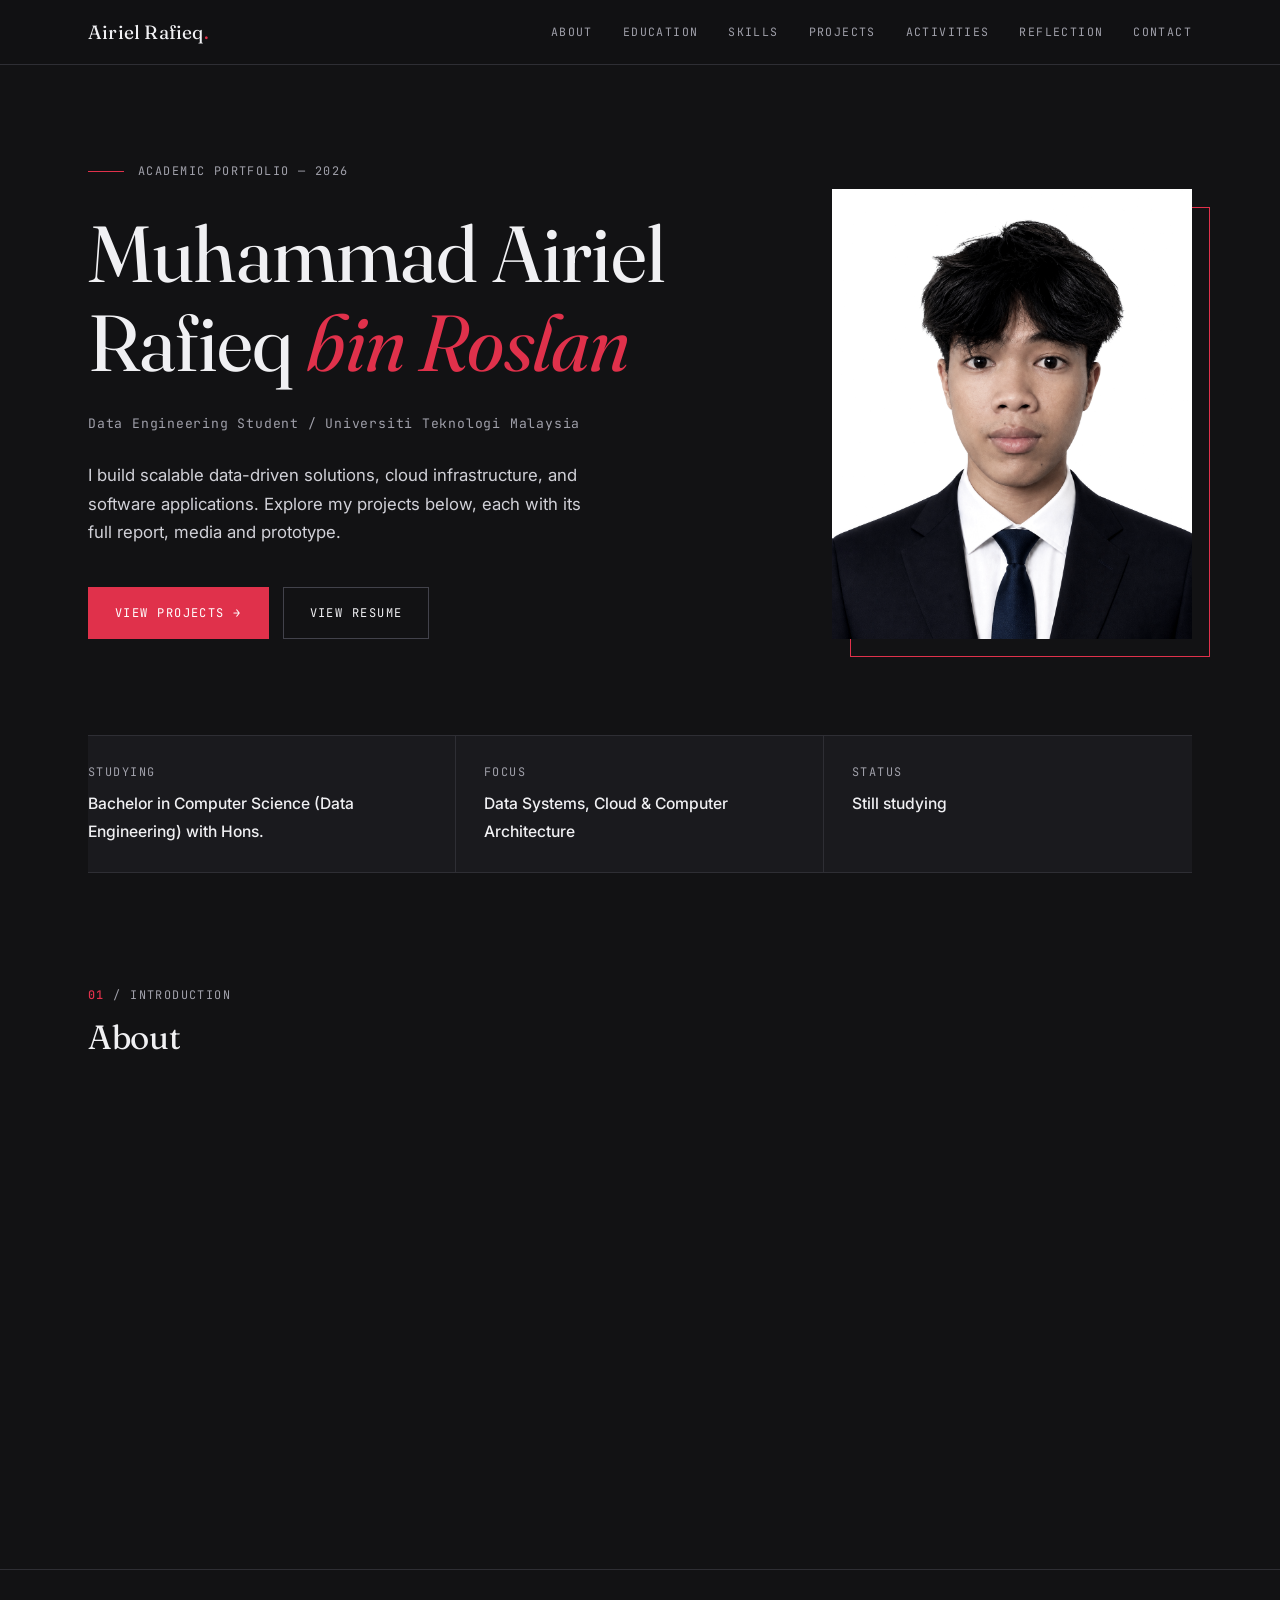
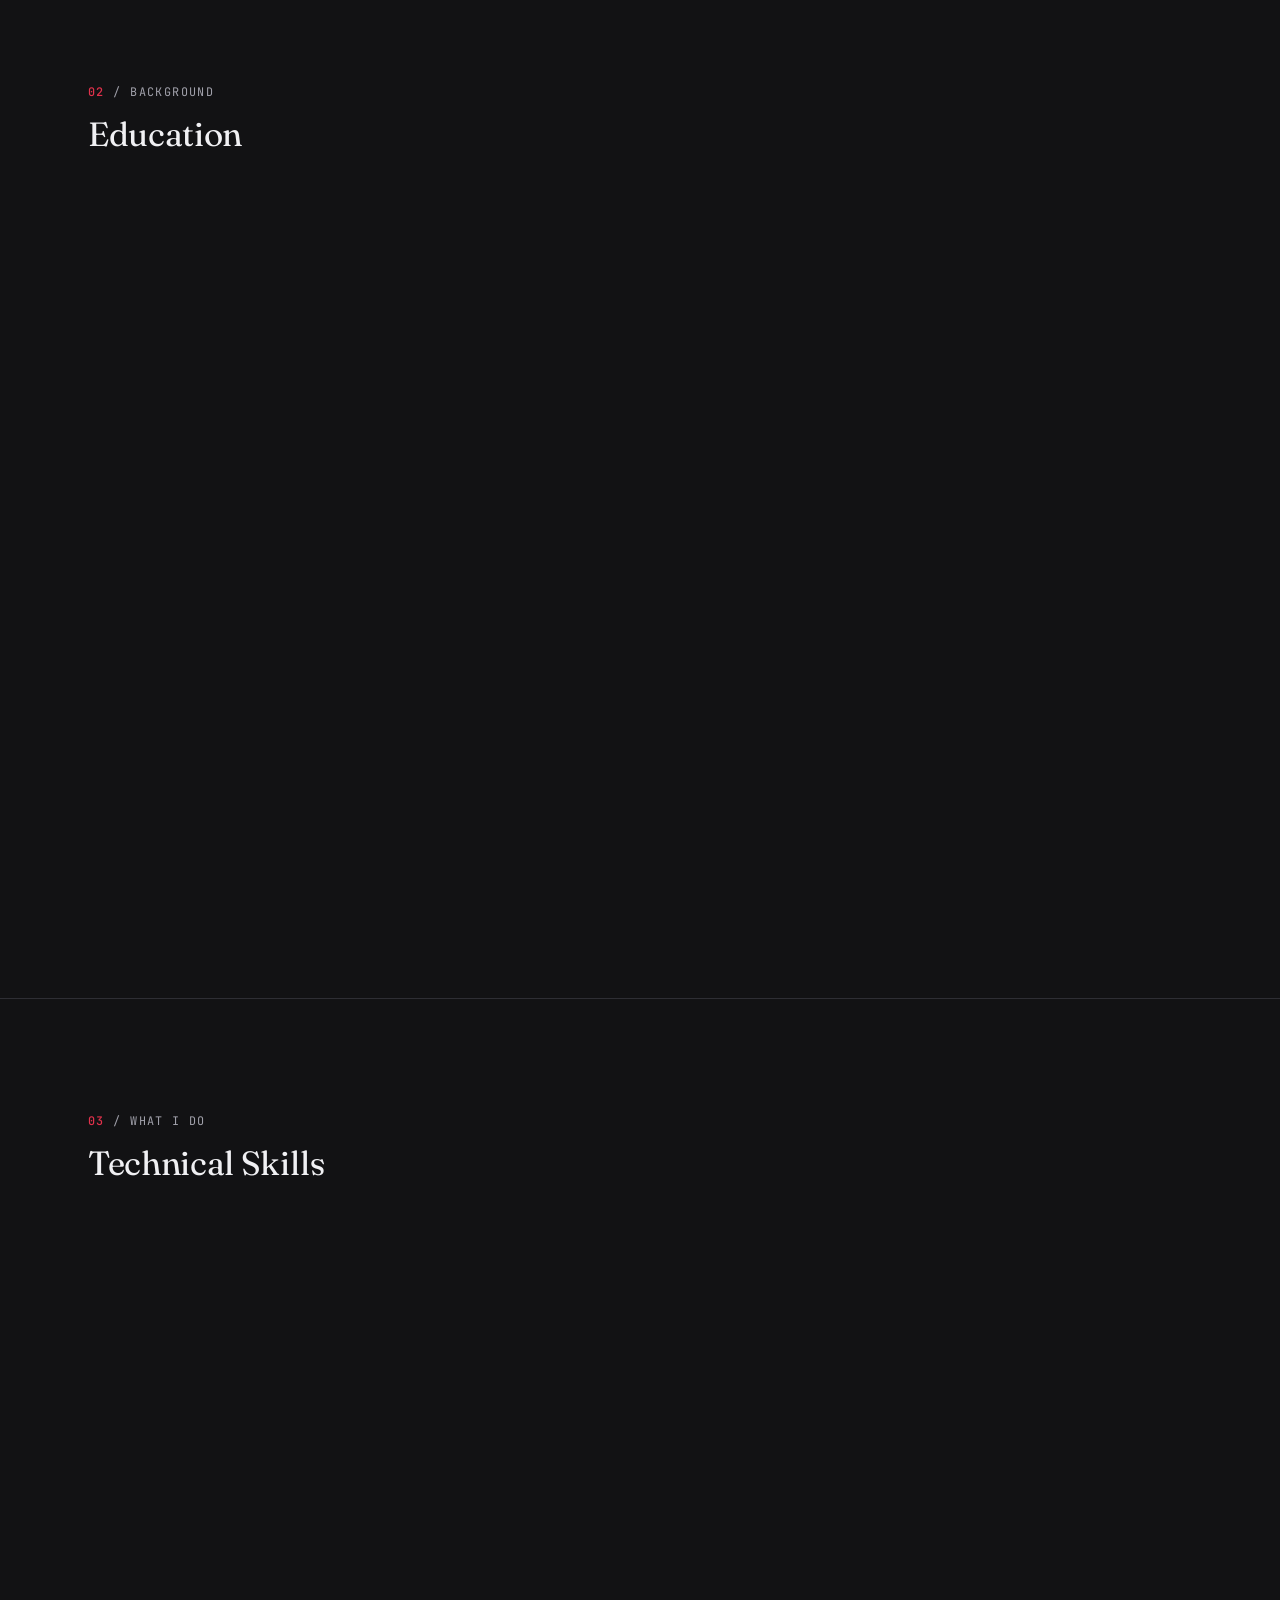
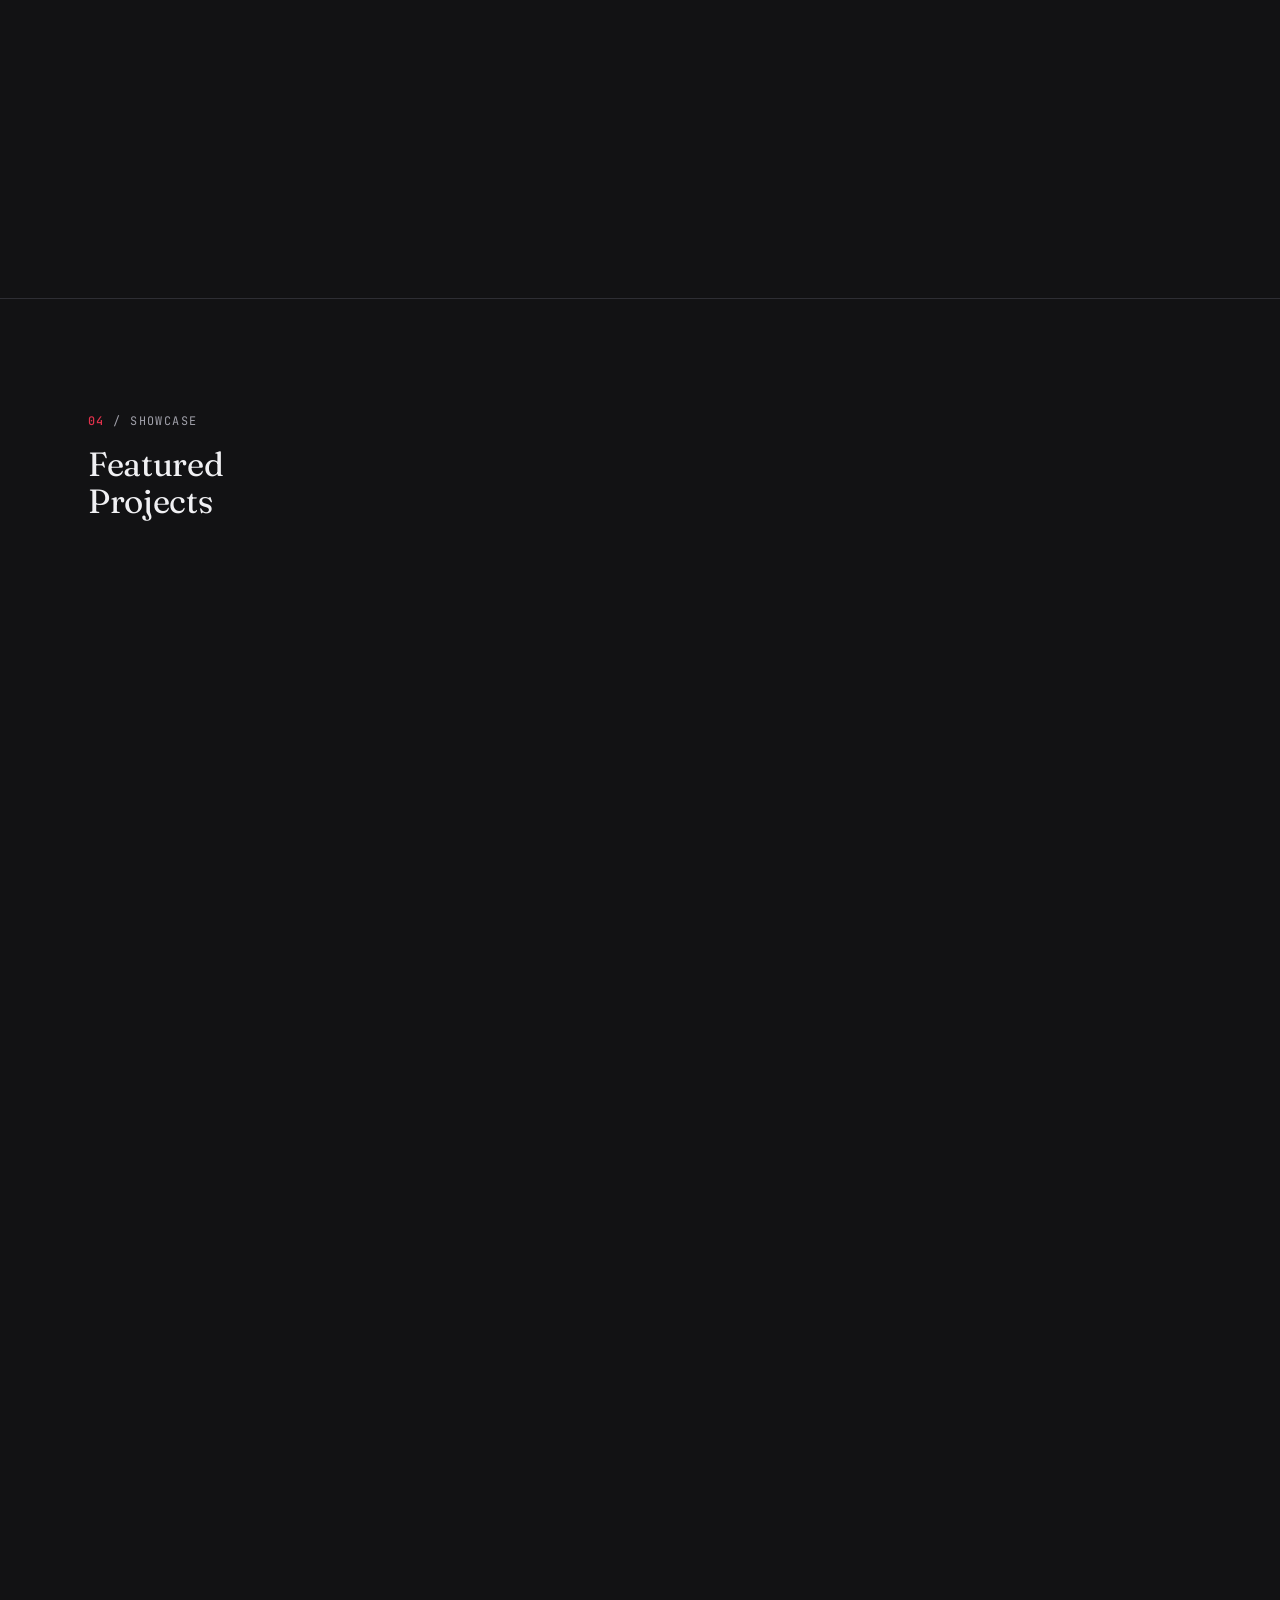
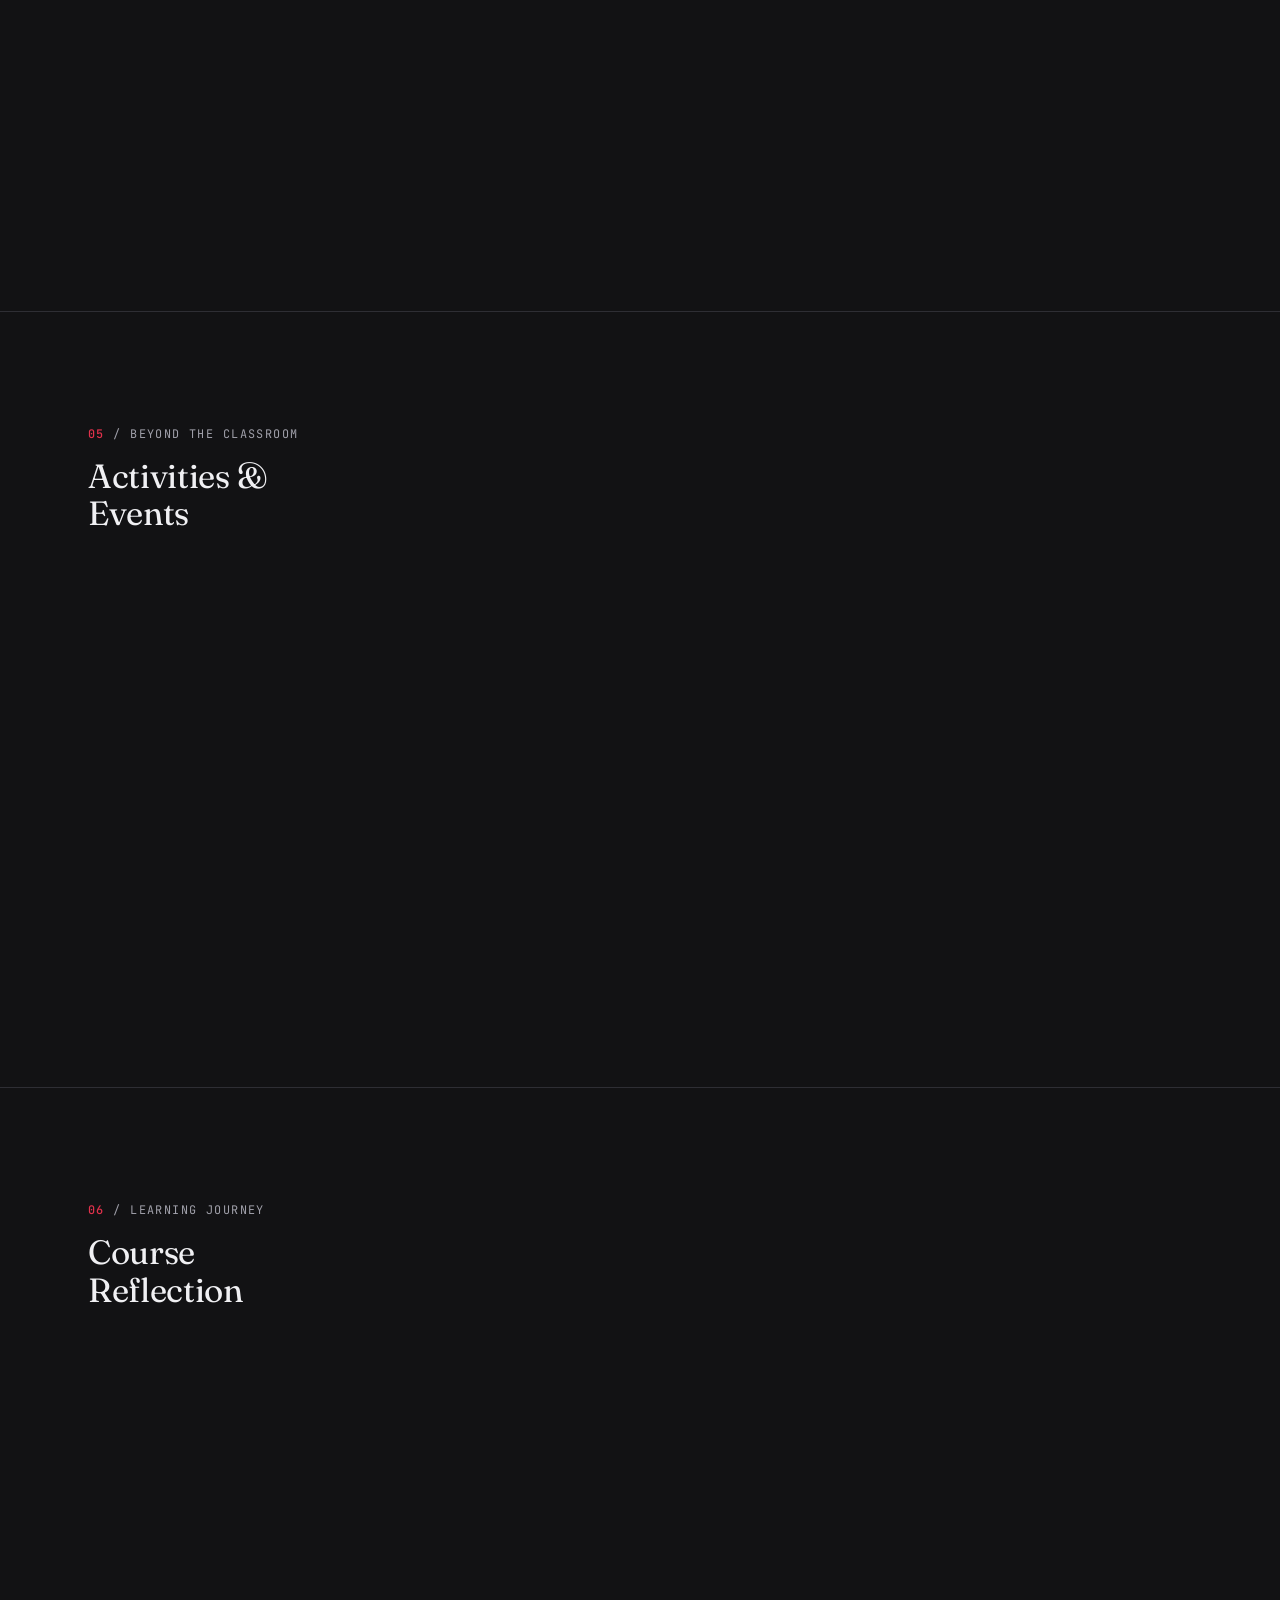
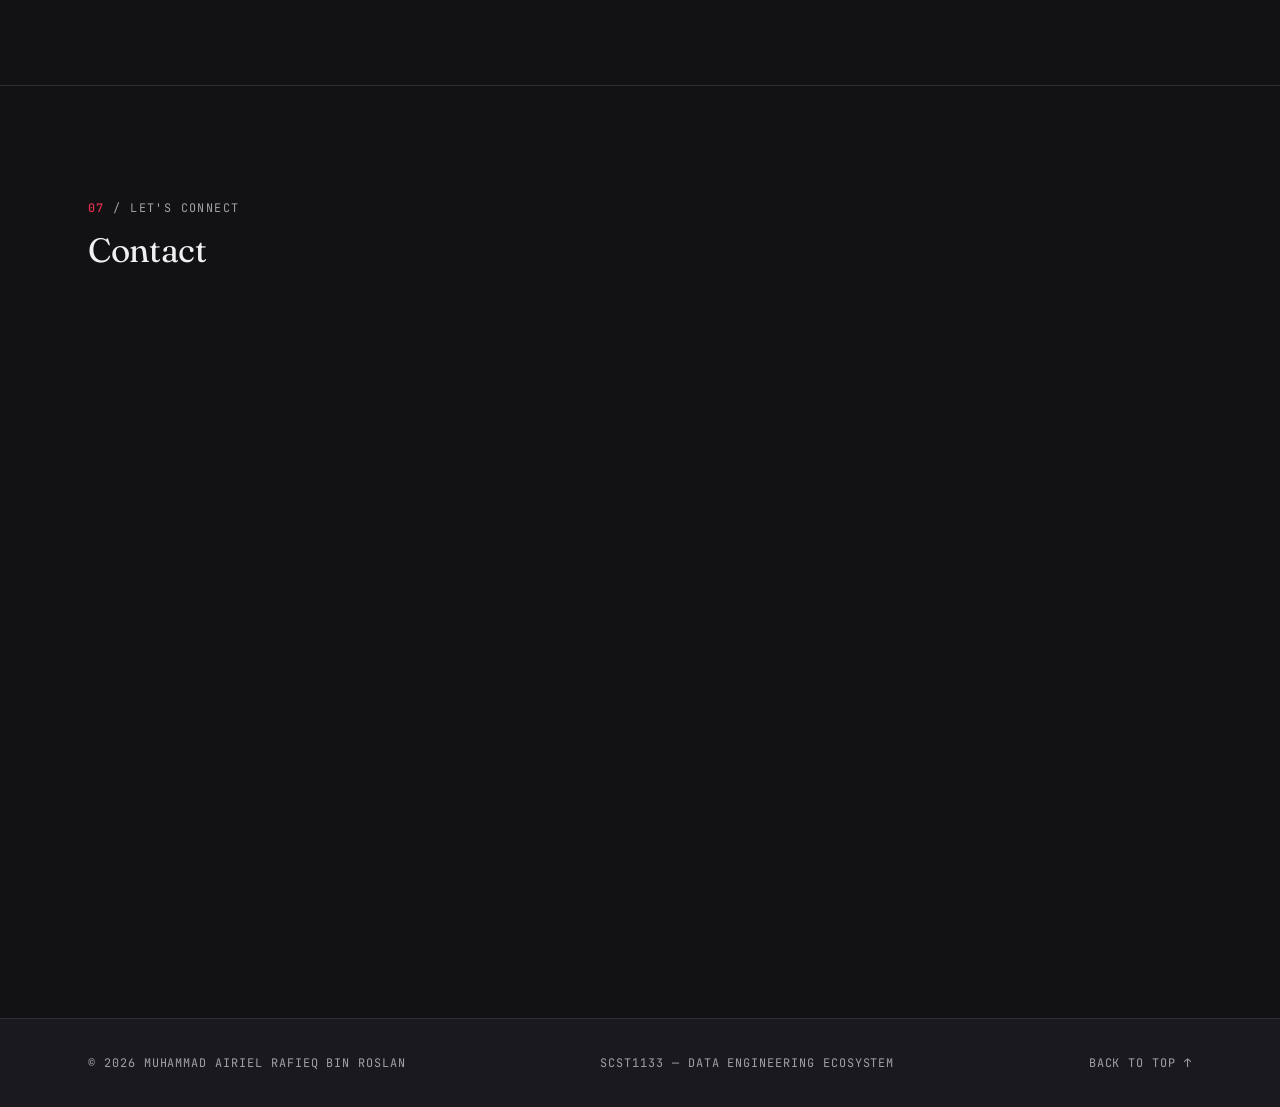
==== index.html @ 1515e337 "Add files via upload" ====
<!DOCTYPE html>
<html lang="en">
<head>
  <meta charset="UTF-8">
  <meta name="viewport" content="width=device-width, initial-scale=1.0">
  <meta name="description" content="Muhammad Airiel Rafieq bin Roslan's Data Engineering portfolio featuring cloud, database, and system architecture projects.">
  <meta name="theme-color" content="#0a0a0a">
  <title>Airiel Rafieq | Data Engineering Portfolio</title>

  <link rel="preconnect" href="https://fonts.googleapis.com">
  <link rel="preconnect" href="https://fonts.gstatic.com" crossorigin>
  <link href="https://fonts.googleapis.com/css2?family=Fraunces:opsz,wght@9..144,400;9..144,600&family=Inter:wght@400;500;600&family=JetBrains+Mono:wght@400;500&display=swap" rel="stylesheet">

  <link rel="stylesheet" href="style.css">
  <script src="script.js" defer></script>
</head>
<body id="top">

  <!-- TOP BAR -->
  <header class="topbar">
    <div class="wrap">
      <a class="brand" href="#top">Airiel Rafieq<i>.</i></a>
      <button class="menu-btn" id="menu-btn" type="button" aria-expanded="false" aria-controls="main-nav">Menu</button>
      <nav id="main-nav" aria-label="Main navigation">
        <a href="#about">About</a>
        <a href="#education">Education</a>
        <a href="#skills">Skills</a>
        <a href="#projects">Projects</a>
        <a href="#activities">Activities</a>
        <a href="#reflection">Reflection</a>
        <a href="#contact">Contact</a>
      </nav>
    </div>
  </header>

  <!-- HERO -->
  <section class="hero">
    <div class="wrap">
      <div class="hero-grid">
        <div>
          <p class="mono">Academic Portfolio &mdash; 2026</p>
          <h1>Muhammad Airiel Rafieq <em>bin Roslan</em></h1>
          <p class="role">Data Engineering Student / Universiti Teknologi Malaysia</p>
          <p class="lead">
            I build scalable data-driven solutions, cloud infrastructure, and software applications.
            Explore my projects below, each with its full report, media and prototype.
          </p>
          <div class="actions">
            <a class="btn solid" href="#projects">View Projects &rarr;</a>
            <a class="btn line" href="files/resume.pdf" target="_blank" rel="noopener noreferrer">View Resume</a>
          </div>
        </div>
        <div class="portrait">
          <img src="images/profile.jpg" alt="Portrait of Muhammad Airiel Rafieq">
        </div>
      </div>

      <div class="facts">
        <div><span class="mono">Studying</span><strong> Bachelor in Computer Science (Data Engineering) with Hons.</strong></div>
        <div><span class="mono">Focus</span><strong>Data Systems, Cloud &amp; Computer Architecture</strong></div>
        <div><span class="mono">Status</span><strong>Still studying</strong></div>
      </div>
    </div>
  </section>

  <main>

    <!-- ABOUT -->
    <section class="sec" id="about">
      <div class="wrap sec-grid">
        <div class="sec-head">
          <span class="mono"><b>01</b> / Introduction</span>
          <h2>About</h2>
        </div>
        <div class="about reveal">
          <p>
            Hi, I'm Airiel, a Data Engineering student at Universiti Teknologi Malaysia (UTM).
            My core focus areas are data engineering, cloud computing, programming, and computer system organization.
          </p>
          <p>
            I enjoy building robust systems that handle, process, and optimize data at scale.
            While my foundational experience during matriculation involved IoT hardware and microcontrollers,
            I have transitioned toward software architecture, database design, cloud workflows, and low-level computer systems.
          </p>
          <div class="goal">
            <span class="mono">My Goal</span>
            <p>
              Strengthen my skills in Python, SQL/NoSQL databases, cloud computing environments, and automated data pipelines
              while building practical, production-ready systems.
            </p>
          </div>
        </div>
      </div>
    </section>

    <!-- EDUCATION -->
    <section class="sec" id="education">
      <div class="wrap sec-grid">
        <div class="sec-head">
          <span class="mono"><b>02</b> / Background</span>
          <h2>Education</h2>
        </div>
        <div class="reveal">
          <p class="sec-intro">My academic path and qualifications leading to specialized studies in Data Engineering.</p>
          <div class="rows">

            <article class="edu">
              <span class="when">Present</span>
              <div>
                <span class="mono tagline">Undergraduate</span>
                <h3>Bachelor of Computer Science (Data Engineering)</h3>
                <p class="where">Universiti Teknologi Malaysia (UTM)</p>
                <p class="d">Focusing on database engineering, cloud computing, computer system organization, software engineering, and data pipelines.</p>
              </div>
              <img src="images/utm.jpeg" alt="Universiti Teknologi Malaysia campus" loading="lazy">
            </article>

            <article class="edu">
              <span class="when">2025 &ndash; 2026</span>
              <div>
                <span class="mono tagline">Pre-University</span>
                <h3>Matriculation Program</h3>
                <p class="where">Kolej Matrikulasi Johor (KMJ)</p>
                <p class="d">Completed Computer Science stream, gaining early hands-on experience in IoT projects, basic programming, and fundamental mathematics.</p>
              </div>
              <img src="images/kmj.jpeg" alt="Matriculation College campus" loading="lazy">
            </article>

            <article class="edu">
              <span class="when">2020 &ndash; 2026</span>
              <div>
                <span class="mono tagline">Secondary Education</span>
                <h3>Sijil Pelajaran Malaysia (SPM)</h3>
                <p class="where">Sekolah Menengah Kebangsaan Seksyen 19</p>
                <p class="d">Graduated with a focus on Pure Science subjects and foundational STEM education.</p>
              </div>
              <img src="images/smks19.png" alt="High School campus" loading="lazy">
            </article>

          </div>
        </div>
      </div>
    </section>

    <!-- SKILLS -->
    <section class="sec" id="skills">
      <div class="wrap sec-grid">
        <div class="sec-head">
          <span class="mono"><b>03</b> / What I Do</span>
          <h2>Technical Skills</h2>
        </div>
        <div class="reveal">
          <p class="sec-intro">I'm continuously developing these through coursework, independent learning and practical projects.</p>
          <div class="rows">
            <div class="skill"><span class="n">01</span><h3>Data Engineering</h3><p>SQL, NoSQL, data modeling, Firebase, data pipelines &amp; ETL basics</p></div>
            <div class="skill"><span class="n">02</span><h3>Cloud Computing</h3><p>Cloud deployment concepts, distributed systems, and backend platforms</p></div>
            <div class="skill"><span class="n">03</span><h3>Programming</h3><p>Python, Java, C/C++, JavaScript, HTML &amp; CSS</p></div>
            <div class="skill"><span class="n">04</span><h3>Computer System Organization</h3><p>System architecture, memory management, operating systems, &amp; low-level fundamentals</p></div>
            <div class="skill"><span class="n">05</span><h3>Tools &amp; Platforms</h3><p>GitHub, Linux, Figma, VS Code, and cloud consoles</p></div>
            <div class="skill"><span class="n">06</span><h3>Professional Skills</h3><p>Problem-solving, system analysis, teamwork, and technical communication</p></div>
          </div>
        </div>
      </div>
    </section>

    <!-- PROJECTS -->
    <section class="sec" id="projects">
      <div class="wrap sec-grid">
        <div class="sec-head">
          <span class="mono"><b>04</b> / Showcase</span>
          <h2>Featured Projects</h2>
        </div>
        <div class="reveal">
          <p class="sec-intro">Each project has its own case-study page with the full documentation.</p>

          <article class="project">
            <div class="thumb">
              <img src="images/posteriosafe.png" alt="IoSafe poster" loading="lazy">
            </div>
            <div>
              <span class="num">01</span>
              <span class="mono">Foundational IoT Project (Matriculation)</span>
              <h3>IoSafe &mdash; Student Safety IoT System</h3>
              <p>An ESP32-based SOS and fall-detection concept developed during matriculation that integrates hardware alerts with database notifications.</p>
              <span class="mono inc">Full report &middot; Photos &middot; Prototype &middot; Poster</span>
              <a class="more" href="iosafe.html">View Case Study &rarr;</a>
            </div>
          </article>

          <article class="project">
            <div class="thumb">
              <img src="images/IoT Smart Math Challenge Poster.png" alt="IoT Smart Math Challenge" loading="lazy">
            </div>
            <div>
              <span class="num">02</span>
              <span class="mono">Foundational IoT &amp; Web</span>
              <h3>IoT Smart Math Challenge</h3>
              <p>A interactive quiz system using microcontroller integration paired with a live web leaderboard to make mathematics practice more engaging.</p>
              <span class="mono inc">Poster &middot; Video &middot; Live demo</span>
              <a class="more" href="innomath.html">View Case Study &rarr;</a>
            </div>
          </article>
        </div>
      </div>
    </section>

    <!-- ACTIVITIES -->
    <section class="sec" id="activities">
      <div class="wrap sec-grid">
        <div class="sec-head">
          <span class="mono"><b>05</b> / Beyond the Classroom</span>
          <h2>Activities &amp; Events</h2>
        </div>
        <div class="reveal">
          <p class="sec-intro">Talks, competitions and workshops that have broadened my industry exposure.</p>

          <article class="activity">
            <img src="images/industrial-talk-1.jpg" alt="Industrial talk session" loading="lazy">
            <div>
              <span class="mono">Industrial Talk</span>
              <h3>Industrial Talk: TOPIC TITLE HERE</h3>
              <p class="meta">3 NOV 2026 &nbsp;/&nbsp; SPEAKER, COMPANY &nbsp;/&nbsp; VENUE OR ONLINE</p>
              <p>A short summary of what the talk was about and why it was relevant to Data Engineering.</p>
              <h4>What I learned</h4>
              <ul>
                <li>Key takeaway 1 (for example, how companies use cloud data pipelines).</li>
                <li>Key takeaway 2 (for example, cloud architecture skills the industry looks for).</li>
                <li>How it connects to my computer system and data engineering goals.</li>
              </ul>
            </div>
          </article>
        </div>
      </div>
    </section>

    <!-- REFLECTION -->
    <section class="sec" id="reflection">
      <div class="wrap sec-grid">
        <div class="sec-head">
          <span class="mono"><b>06</b> / Learning Journey</span>
          <h2>Course Reflection</h2>
        </div>
        <div class="cols reveal">
          <div class="col">
            <span class="mono">i.</span>
            <h3>What I learned</h3>
            <p>Developing technology involves more than writing code. It requires understanding computer system structures, designing efficient database schemas, leveraging cloud infrastructure, and optimizing data flow.</p>
          </div>
          <div class="col">
            <span class="mono">ii.</span>
            <h3>How I grew</h3>
            <p>Transitioning from hardware-centric IoT projects during matriculation to core Data Engineering at UTM helped me grasp system architecture, database optimization, and scalable software design.</p>
          </div>
          <div class="col">
            <span class="mono">iii.</span>
            <h3>What's next</h3>
            <p>I aim to deepen my skills in Python, distributed cloud systems, data pipelines, and low-level computer system organization while completing real-world technical projects.</p>
          </div>
        </div>
      </div>
    </section>

    <!-- CONTACT -->
    <section class="sec contact" id="contact" style="border-bottom:0">
      <div class="wrap sec-grid">
        <div class="sec-head">
          <span class="mono"><b>07</b> / Let's Connect</span>
          <h2>Contact</h2>
        </div>
        <div class="reveal">
          <h2 class="big">Let's build something <em>together.</em></h2>
          <p class="sec-intro">I'm open to internships, collaborations, and data engineering projects. Reach out via email or any social platform below.</p>

          <div class="links">
            <a href="mailto:muhammadairielrafieq@graduate.utm.my"><span>Email</span><span>muhammadairielrafieq@graduate.utm.my</span></a>
            <a href="https://github.com/airielrafieq" target="_blank" rel="noopener noreferrer"><span>GitHub</span><span>@airielrafieq &nearr;</span></a>
            <a href="https://www.linkedin.com/in/airielrafieqroslan" target="_blank" rel="noopener noreferrer"><span>LinkedIn</span><span>airielrafieqroslan &nearr;</span></a>
            <a href="https://www.instagram.com/airlrfieq" target="_blank" rel="noopener noreferrer"><span>Instagram</span><span>@airlrfieq &nearr;</span></a>
            <a href="https://www.tiktok.com/@airielrafieqq" target="_blank" rel="noopener noreferrer"><span>TikTok</span><span>@airielrafieqq &nearr;</span></a>
          </div>

          <a class="btn solid" href="mailto:muhammadairielrafieq@graduate.utm.my">Email Me &rarr;</a>
        </div>
      </div>
    </section>

  </main>

  <footer>
    <div class="wrap">
      <span class="mono">&copy; 2026 Muhammad Airiel Rafieq bin Roslan</span>
      <span class="mono">SCST1133 &mdash; Data Engineering Ecosystem</span>
      <a class="mono" href="#top">Back to top &uarr;</a>
    </div>
  </footer>

</body>
</html>
---- style.css ----
:root {
  /* Softened dark background (Charcoal/Graphite instead of pitch black) */
  --bg: #121214;
  --bg-2: #1a1a1e;
  --line: #2e2e34;
  --line-2: #42424b;
  --text: #f0f0f3;
  --muted: #a0a0aa;
  --red: #e0314b;
  --red-dark: #b8233a;
  --serif: "Fraunces", Georgia, serif;
  --sans: "Inter", system-ui, -apple-system, "Segoe UI", sans-serif;
  --mono: "JetBrains Mono", ui-monospace, Menlo, monospace;
  --max: 1160px;
}

* {
  box-sizing: border-box;
  margin: 0;
  padding: 0;
}

html {
  scroll-behavior: smooth;
  scroll-padding-top: 80px;
}

body {
  background: var(--bg);
  color: var(--text);
  font-family: var(--sans);
  font-size: 16px;
  line-height: 1.7;
  -webkit-font-smoothing: antialiased;
}

img {
  display: block;
  max-width: 100%;
  height: auto;
}

a {
  color: inherit;
  text-decoration: none;
}

::selection {
  background: var(--red);
  color: #fff;
}

.wrap {
  max-width: var(--max);
  margin: 0 auto;
  padding: 0 28px;
}

/* ---------- type helpers ---------- */
.mono {
  font-family: var(--mono);
  font-size: .74rem;
  letter-spacing: .12em;
  text-transform: uppercase;
  color: var(--muted);
}

.red {
  color: var(--red);
}

h1, h2, h3 {
  font-family: var(--serif);
  font-weight: 400;
  line-height: 1.12;
  letter-spacing: -.01em;
}

/* ---------- top bar ---------- */
.topbar {
  position: sticky;
  top: 0;
  z-index: 50;
  background: rgba(18, 18, 20, .94);
  backdrop-filter: blur(8px);
  border-bottom: 1px solid var(--line);
}

.topbar .wrap {
  display: flex;
  align-items: center;
  justify-content: space-between;
  height: 64px;
}

.brand {
  font-family: var(--serif);
  font-size: 1.2rem;
  letter-spacing: .01em;
}

.brand i {
  font-style: normal;
  color: var(--red);
}

nav {
  display: flex;
  gap: 30px;
  align-items: center;
}

nav a {
  font-family: var(--mono);
  font-size: .72rem;
  letter-spacing: .12em;
  text-transform: uppercase;
  color: var(--muted);
  padding: 6px 0;
  border-bottom: 1px solid transparent;
  transition: .2s;
}

nav a:hover, nav a.active {
  color: var(--text);
  border-bottom-color: var(--red);
}

.menu-btn {
  display: none;
  background: none;
  border: 1px solid var(--line-2);
  color: var(--text);
  font-family: var(--mono);
  font-size: .72rem;
  letter-spacing: .1em;
  padding: 7px 12px;
  cursor: pointer;
}

/* ---------- buttons ---------- */
.btn {
  display: inline-flex;
  align-items: center;
  gap: 10px;
  font-family: var(--mono);
  font-size: .75rem;
  letter-spacing: .12em;
  text-transform: uppercase;
  padding: 15px 26px;
  border: 1px solid var(--line-2);
  transition: .2s;
  cursor: pointer;
}

.btn.solid {
  background: var(--red);
  border-color: var(--red);
  color: #fff;
}

.btn.solid:hover {
  background: var(--red-dark);
  border-color: var(--red-dark);
}

.btn.line:hover {
  border-color: var(--red);
  color: var(--red);
}

/* ---------- hero ---------- */
.hero {
  padding: 96px 0 0;
}

.hero-grid {
  display: grid;
  grid-template-columns: 1.25fr .75fr;
  gap: 72px;
  align-items: end;
}

.hero .mono {
  margin-bottom: 28px;
  display: flex;
  align-items: center;
  gap: 14px;
}

.hero .mono::before {
  content: "";
  width: 36px;
  height: 1px;
  background: var(--red);
}

.hero h1 {
  font-size: clamp(2.7rem, 6.2vw, 5.2rem);
  margin-bottom: 26px;
}

.hero h1 em {
  font-style: italic;
  color: var(--red);
}

.role {
  font-family: var(--mono);
  font-size: .82rem;
  letter-spacing: .06em;
  color: var(--muted);
  margin-bottom: 26px;
}

.lead {
  max-width: 520px;
  color: #d1d1d8;
  font-size: 1.05rem;
  margin-bottom: 40px;
}

.actions {
  display: flex;
  flex-wrap: wrap;
  gap: 14px;
}

.portrait {
  position: relative;
  justify-self: end;
  width: 100%;
  max-width: 360px;
}

.portrait::before {
  content: "";
  position: absolute;
  inset: 18px -18px -18px 18px;
  border: 1px solid var(--red);
  z-index: 0;
}

.portrait img {
  position: relative;
  z-index: 1;
  width: 100%;
  aspect-ratio: 4/5;
  object-fit: cover;
  filter: grayscale(0.5) contrast(1.02);
  background: var(--bg-2);
}

.facts {
  margin-top: 96px;
  border-top: 1px solid var(--line);
  border-bottom: 1px solid var(--line);
  display: grid;
  grid-template-columns: repeat(3, 1fr);
  background: var(--bg-2);
}

.facts div {
  padding: 26px 28px;
  border-right: 1px solid var(--line);
}

.facts div:first-child {
  padding-left: 0;
}

.facts div:last-child {
  border-right: 0;
}

.facts .mono {
  display: block;
  margin-bottom: 8px;
}

.facts strong {
  font-weight: 500;
  font-size: .98rem;
}

/* ---------- sections ---------- */
section.sec {
  padding: 112px 0;
  border-bottom: 1px solid var(--line);
}

.sec-grid {
  display: grid;
  grid-template-columns: 240px 1fr;
  gap: 56px;
}

.sec-head {
  position: sticky;
  top: 110px;
  align-self: start;
}

.sec-head .mono {
  display: block;
  margin-bottom: 14px;
}

.sec-head .mono b {
  color: var(--red);
  font-weight: 500;
}

.sec-head h2 {
  font-size: 2.1rem;
}

.sec-intro {
  color: var(--muted);
  max-width: 620px;
  margin-bottom: 44px;
}

/* about */
.about p {
  font-size: 1.18rem;
  line-height: 1.75;
  color: #e0e0e6;
  margin-bottom: 22px;
  max-width: 680px;
}

.goal {
  margin-top: 44px;
  padding: 28px;
  border-left: 2px solid var(--red);
  background: var(--bg-2);
}

.goal .mono {
  display: block;
  margin-bottom: 10px;
}

.goal p {
  font-size: 1rem;
  color: #c8c8d0;
  margin: 0;
}

/* education */
.rows {
  border-top: 1px solid var(--line);
}

.edu {
  display: grid;
  grid-template-columns: 150px 1fr 140px;
  gap: 32px;
  padding: 34px 0;
  border-bottom: 1px solid var(--line);
  align-items: start;
}

.edu .when {
  font-family: var(--mono);
  font-size: .78rem;
  color: var(--red);
  letter-spacing: .06em;
  padding-top: 6px;
}

.edu h3 {
  font-size: 1.4rem;
  margin-bottom: 6px;
}

.edu .where {
  color: var(--text);
  font-weight: 500;
  font-size: .95rem;
  margin-bottom: 10px;
}

.edu p.d {
  color: var(--muted);
  font-size: .95rem;
  max-width: 520px;
}

.edu .tagline {
  display: block;
  margin-bottom: 10px;
}

.edu img {
  width: 140px;
  height: 96px;
  object-fit: cover;
  filter: grayscale(0.4);
  opacity: .9;
  transition: .3s;
  border: 1px solid var(--line);
}

.edu:hover img {
  filter: none;
  opacity: 1;
}

/* skills */
.skill {
  display: grid;
  grid-template-columns: 64px 240px 1fr;
  gap: 24px;
  padding: 26px 0;
  border-bottom: 1px solid var(--line);
  align-items: baseline;
  transition: padding .25s;
}

.skill:hover {
  padding-left: 12px;
}

.skill .n {
  font-family: var(--mono);
  font-size: .78rem;
  color: var(--red);
}

.skill h3 {
  font-size: 1.25rem;
}

.skill p {
  color: var(--muted);
  font-size: .95rem;
}

/* ---------- Full Poster Image Styling ---------- */
.project {
  display: grid;
  grid-template-columns: 1fr 1fr;
  gap: 48px;
  padding: 44px 0;
  border-bottom: 1px solid var(--line);
  align-items: start;
}

.project:first-child {
  padding-top: 0;
}

.project .thumb {
  overflow: hidden;
  border: 1px solid var(--line);
  background: var(--bg-2);
  width: 100%;
}

/* Show FULL poster without cropping */
.project .thumb img,
.full-poster img {
  width: 100%;
  height: auto;
  object-fit: contain;
  filter: none;
  transition: transform .4s ease;
}

.project:hover .thumb img {
  transform: scale(1.02);
}

.project .num {
  font-family: var(--serif);
  font-size: 3.4rem;
  color: var(--red);
  line-height: 1;
  display: block;
  margin-bottom: 16px;
}

.project h3 {
  font-size: 1.8rem;
  margin-bottom: 14px;
}

.project p {
  color: #c8c8d0;
  margin-bottom: 16px;
}

.project .inc {
  display: block;
  margin-bottom: 26px;
}

.more {
  font-family: var(--mono);
  font-size: .75rem;
  letter-spacing: .12em;
  text-transform: uppercase;
  border-bottom: 1px solid var(--red);
  padding-bottom: 5px;
  transition: .2s;
}

.more:hover {
  color: var(--red);
  padding-right: 8px;
}

/* activities */
.activity {
  display: grid;
  grid-template-columns: 260px 1fr;
  gap: 40px;
  padding: 34px 0;
  border-top: 1px solid var(--line);
  border-bottom: 1px solid var(--line);
}

.activity img {
  width: 100%;
  height: auto;
  object-fit: contain;
  border: 1px solid var(--line);
  background: var(--bg-2);
}

.activity h3 {
  font-size: 1.5rem;
  margin: 8px 0 10px;
}

.activity .meta {
  font-family: var(--mono);
  font-size: .74rem;
  color: var(--muted);
  letter-spacing: .04em;
  margin-bottom: 16px;
}

.activity p {
  color: #c8c8d0;
  margin-bottom: 18px;
}

.activity h4 {
  font-family: var(--mono);
  font-size: .72rem;
  letter-spacing: .12em;
  text-transform: uppercase;
  color: var(--red);
  margin-bottom: 10px;
  font-weight: 500;
}

.activity ul {
  list-style: none;
}

.activity li {
  position: relative;
  padding: 7px 0 7px 22px;
  color: #d8d8e0;
  font-size: .95rem;
  border-top: 1px solid var(--line);
}

.activity li::before {
  content: "";
  position: absolute;
  left: 0;
  top: 18px;
  width: 10px;
  height: 1px;
  background: var(--red);
}

/* reflection */
.cols {
  display: grid;
  grid-template-columns: repeat(3, 1fr);
  gap: 36px;
}

.col {
  border-top: 2px solid var(--red);
  padding-top: 22px;
  background: var(--bg-2);
  padding: 22px;
}

.col .mono {
  display: block;
  margin-bottom: 12px;
}

.col h3 {
  font-size: 1.35rem;
  margin-bottom: 12px;
}

.col p {
  color: var(--muted);
  font-size: .95rem;
}

/* contact */
.contact h2.big {
  font-size: clamp(2.4rem, 5vw, 4rem);
  margin-bottom: 22px;
  max-width: 760px;
}

.contact h2.big em {
  font-style: italic;
  color: var(--red);
}

.contact .sec-intro {
  margin-bottom: 40px;
}

.links {
  border-top: 1px solid var(--line);
  max-width: 640px;
  margin-bottom: 40px;
}

.links a {
  display: flex;
  justify-content: space-between;
  align-items: center;
  padding: 18px 0;
  border-bottom: 1px solid var(--line);
  transition: .2s;
}

.links a span:first-child {
  font-family: var(--serif);
  font-size: 1.25rem;
}

.links a span:last-child {
  font-family: var(--mono);
  font-size: .72rem;
  color: var(--muted);
  letter-spacing: .06em;
}

.links a:hover {
  padding-left: 12px;
  color: var(--red);
}

.links a:hover span:last-child {
  color: var(--red);
}

/* footer */
footer {
  padding: 34px 0;
  background: var(--bg-2);
  border-top: 1px solid var(--line);
}

footer .wrap {
  display: flex;
  justify-content: space-between;
  flex-wrap: wrap;
  gap: 12px;
}

footer .mono {
  letter-spacing: .08em;
}

footer a:hover {
  color: var(--red);
}

/* reveal */
.reveal {
  opacity: 0;
  transform: translateY(18px);
  transition: opacity .7s ease, transform .7s ease;
}

.reveal.in {
  opacity: 1;
  transform: none;
}

@media (prefers-reduced-motion: reduce) {
  .reveal {
    opacity: 1;
    transform: none;
    transition: none;
  }
  html {
    scroll-behavior: auto;
  }
}

/* responsive */
@media (max-width: 960px) {
  .hero-grid { grid-template-columns: 1fr; gap: 64px; }
  .portrait { justify-self: start; max-width: 300px; margin-right: 18px; }
  .sec-grid { grid-template-columns: 1fr; gap: 32px; }
  .sec-head { position: static; }
  .project { grid-template-columns: 1fr; gap: 28px; }
  .cols { grid-template-columns: 1fr; gap: 32px; }
  .activity { grid-template-columns: 1fr; }
}

@media (max-width: 760px) {
  .menu-btn { display: block; }
  nav {
    display: none;
    position: absolute;
    top: 64px;
    left: 0;
    right: 0;
    flex-direction: column;
    align-items: flex-start;
    gap: 0;
    background: var(--bg);
    border-bottom: 1px solid var(--line);
    padding: 8px 28px 16px;
  }
  nav.open { display: flex; }
  nav a { width: 100%; padding: 14px 0; border-bottom: 1px solid var(--line); }
  .hero { padding-top: 64px; }
  section.sec { padding: 80px 0; }
  .facts { grid-template-columns: 1fr; margin-top: 72px; }
  .facts div { border-right: 0; border-bottom: 1px solid var(--line); padding: 20px 0; }
  .facts div:last-child { border-bottom: 0; }
  .edu { grid-template-columns: 1fr; gap: 12px; }
  .edu img { width: 100%; height: 160px; }
  .skill { grid-template-columns: 40px 1fr; gap: 6px 16px; }
  .skill p { grid-column: 2; }
}
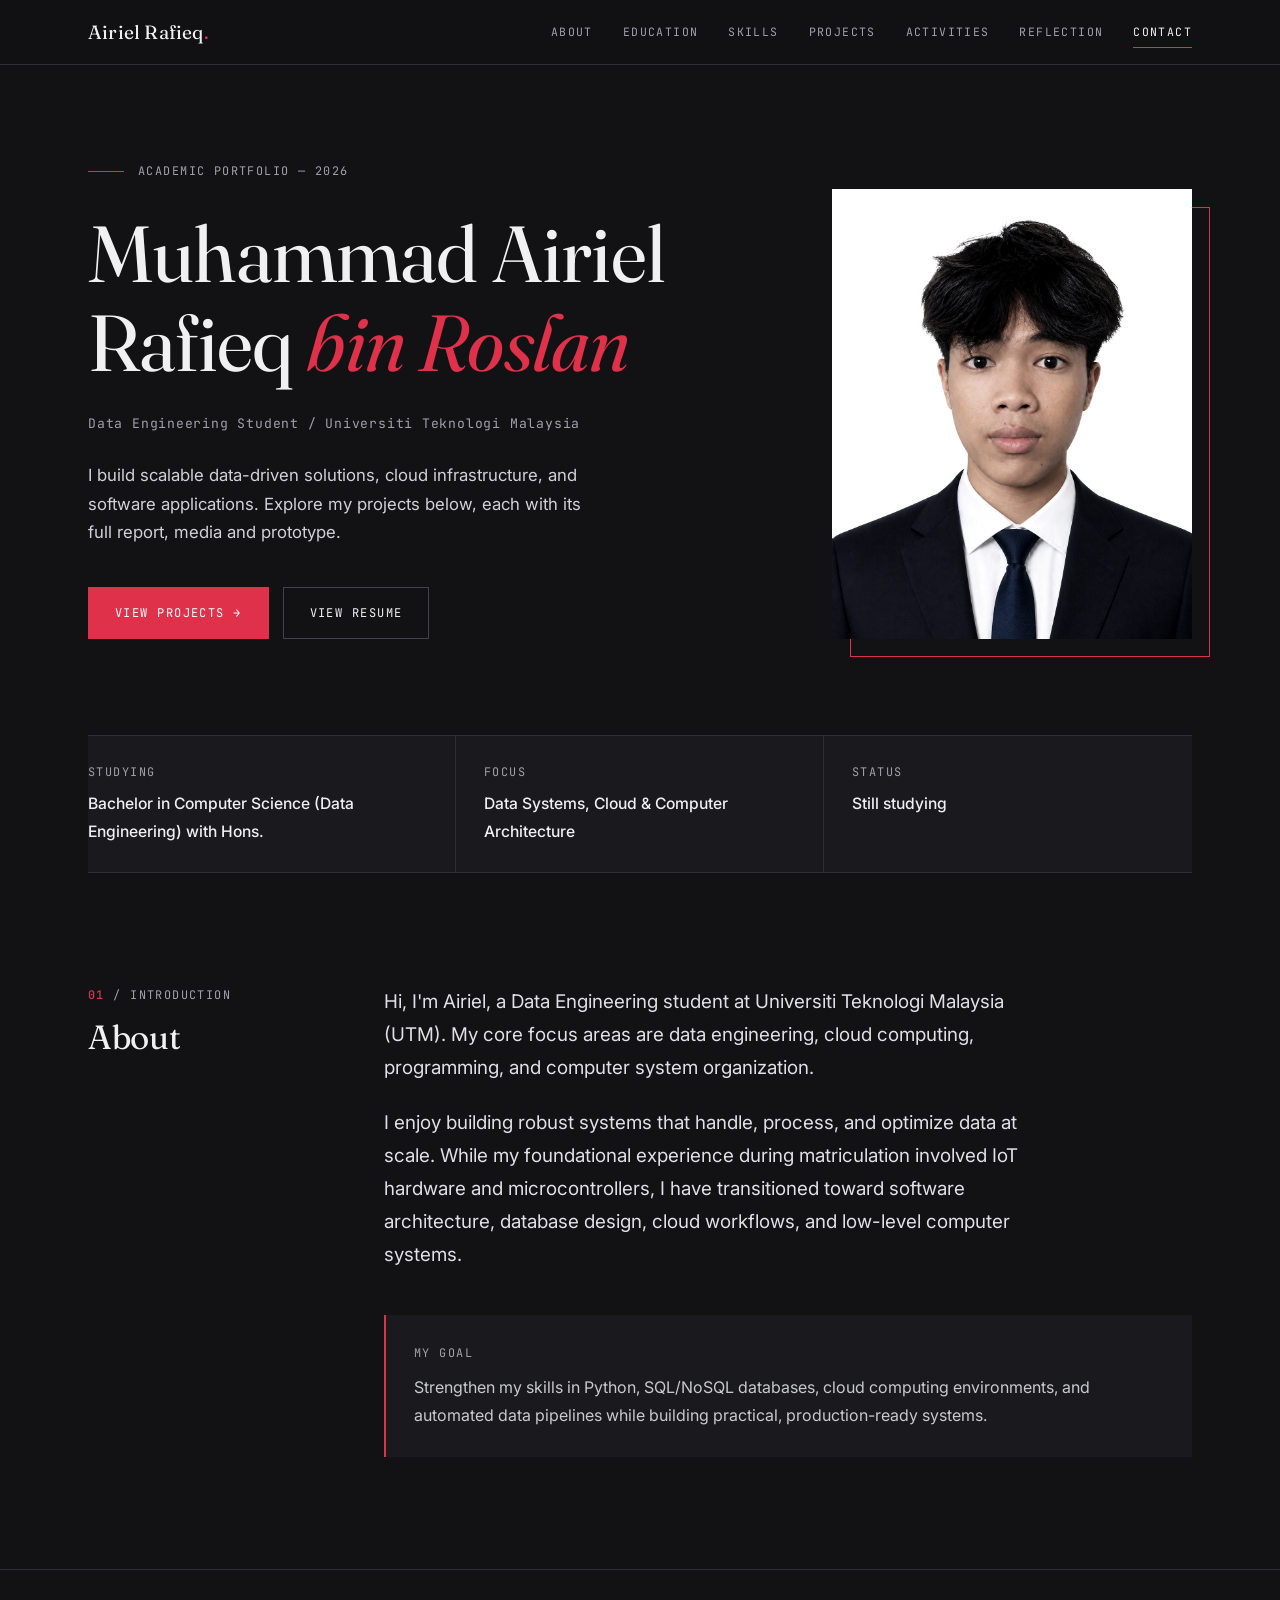
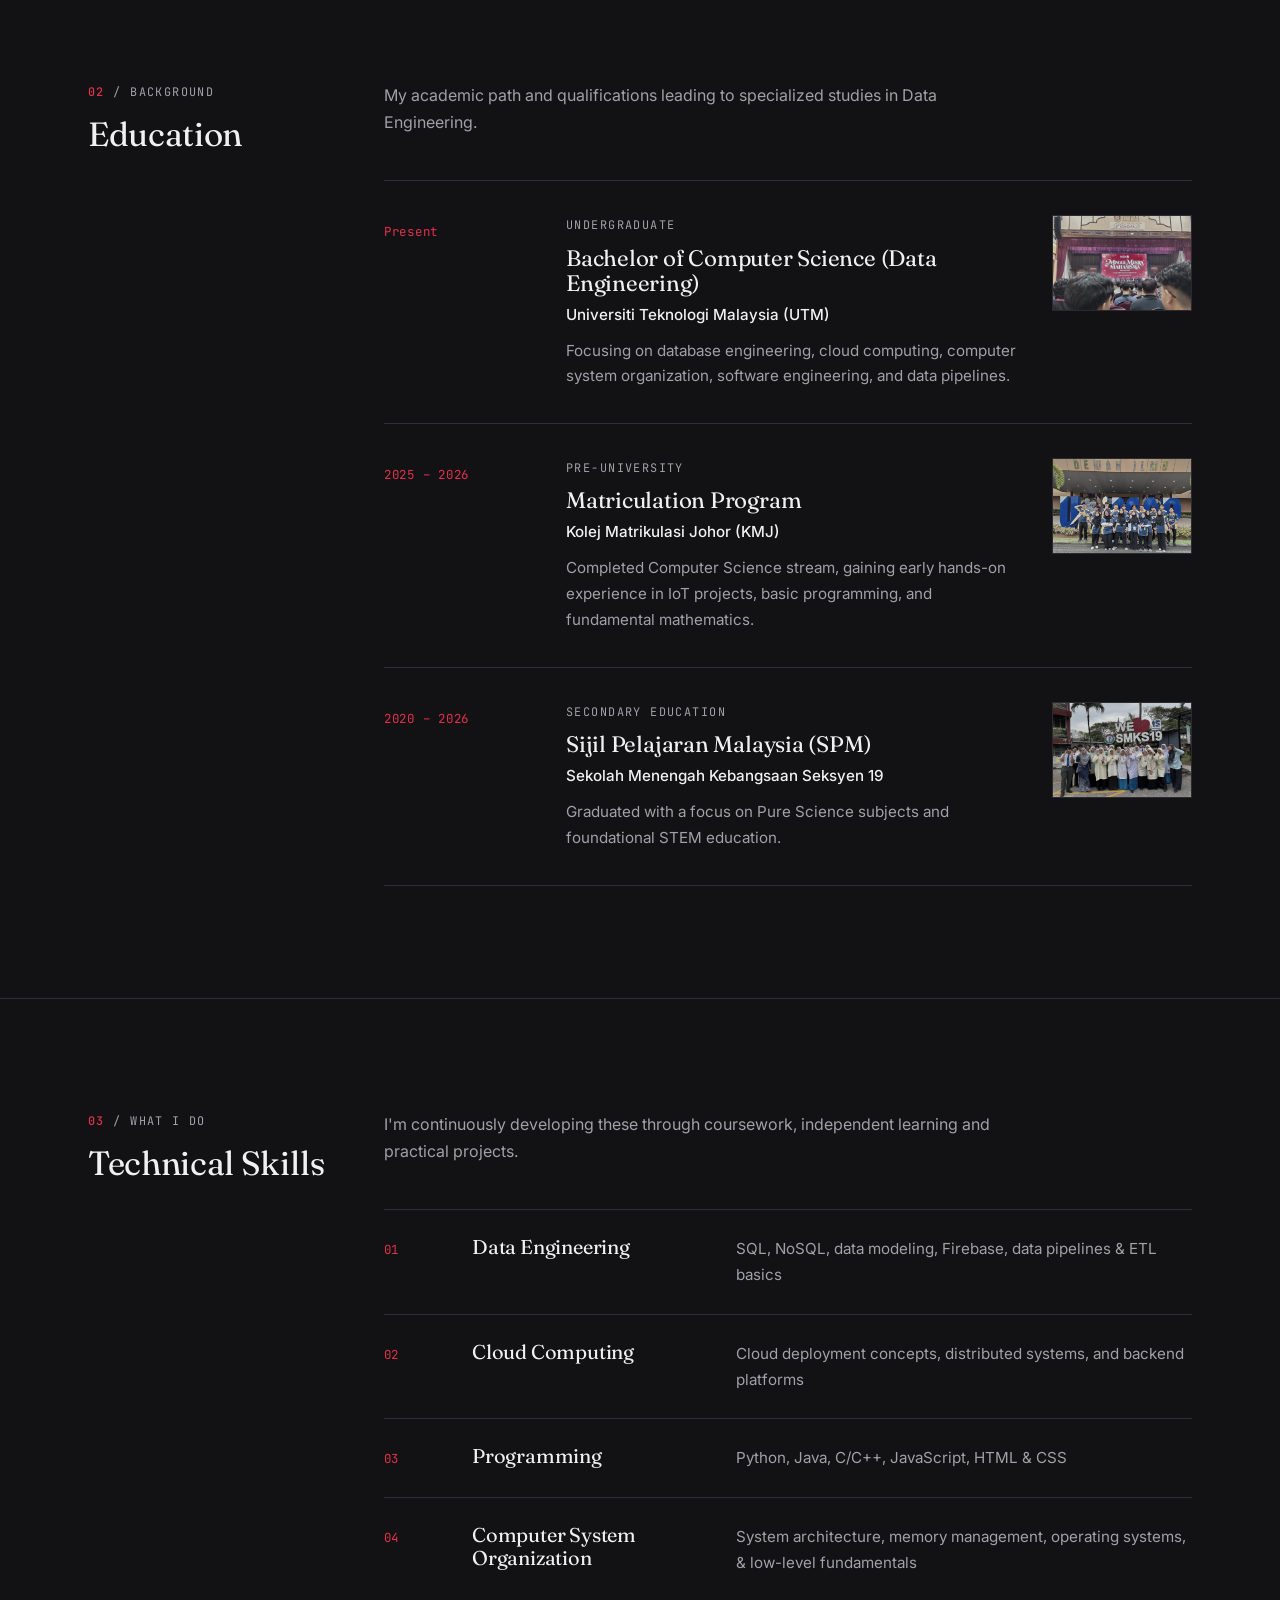
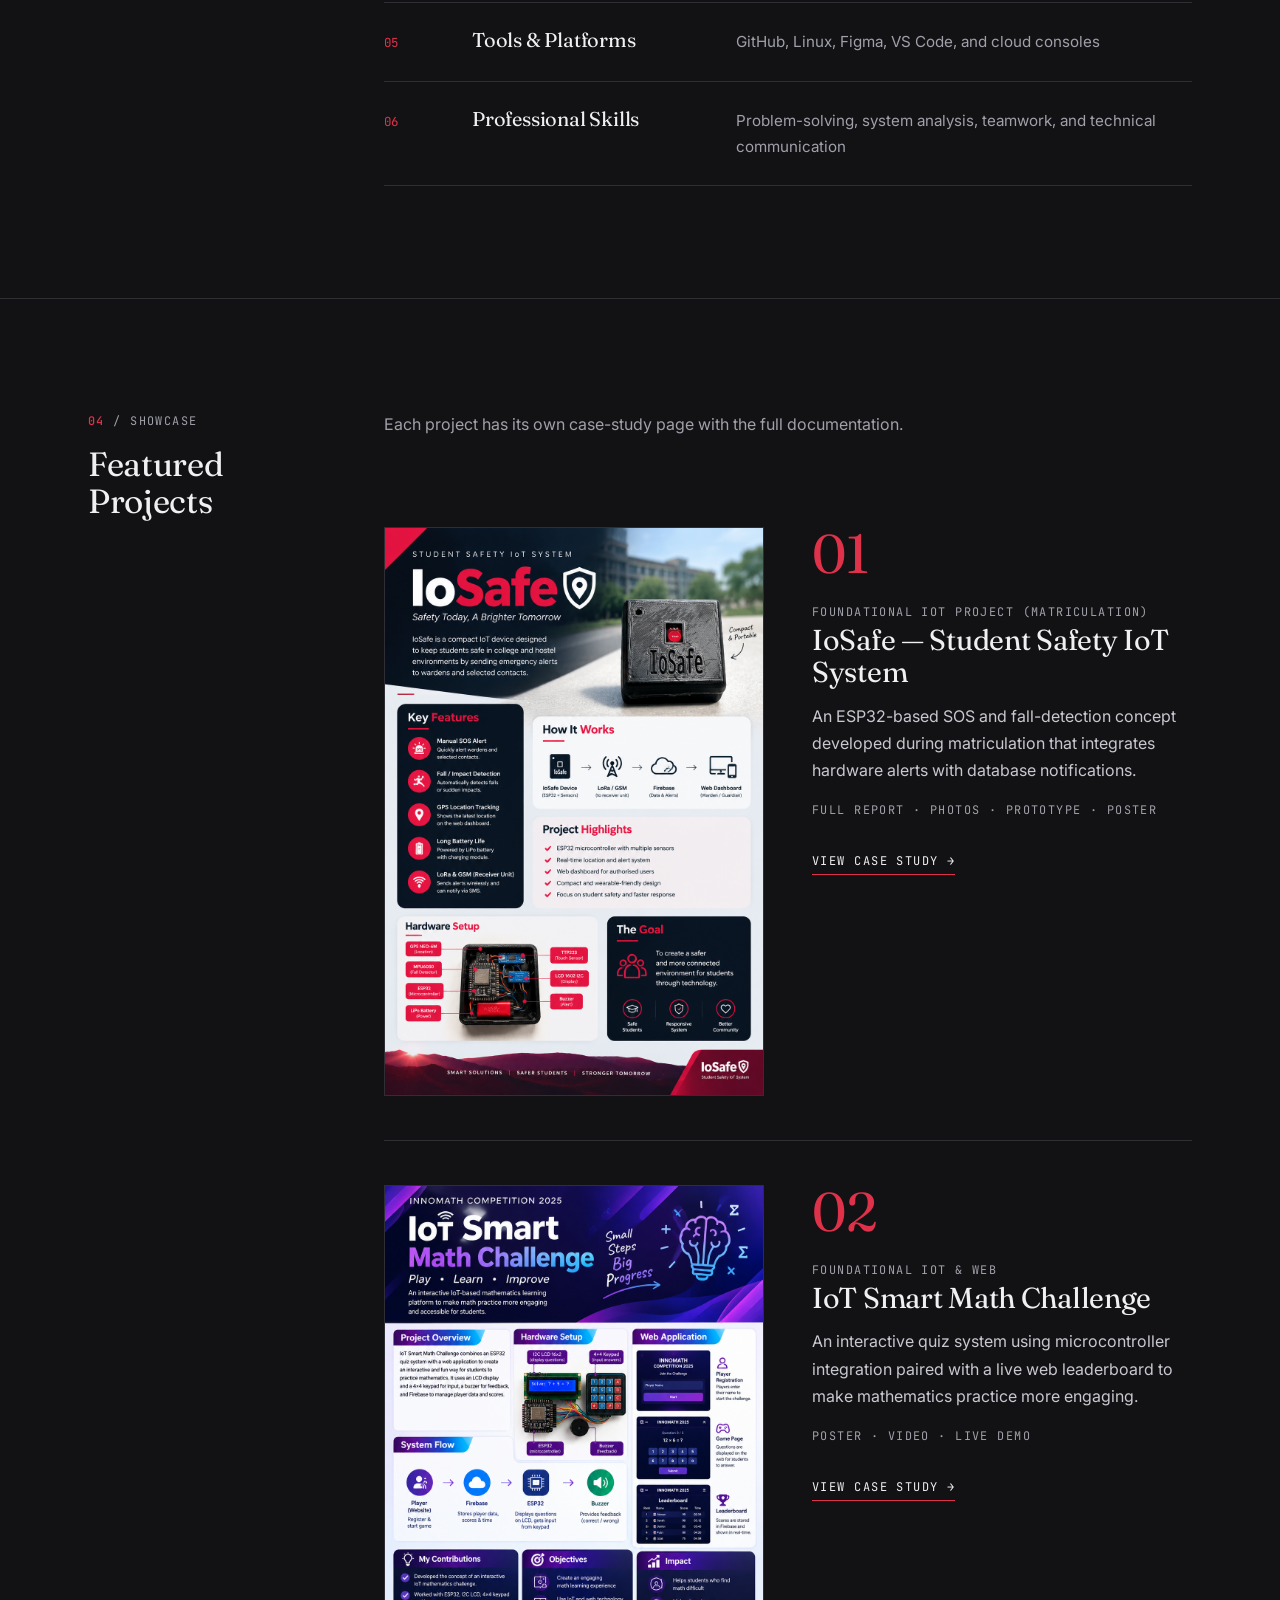
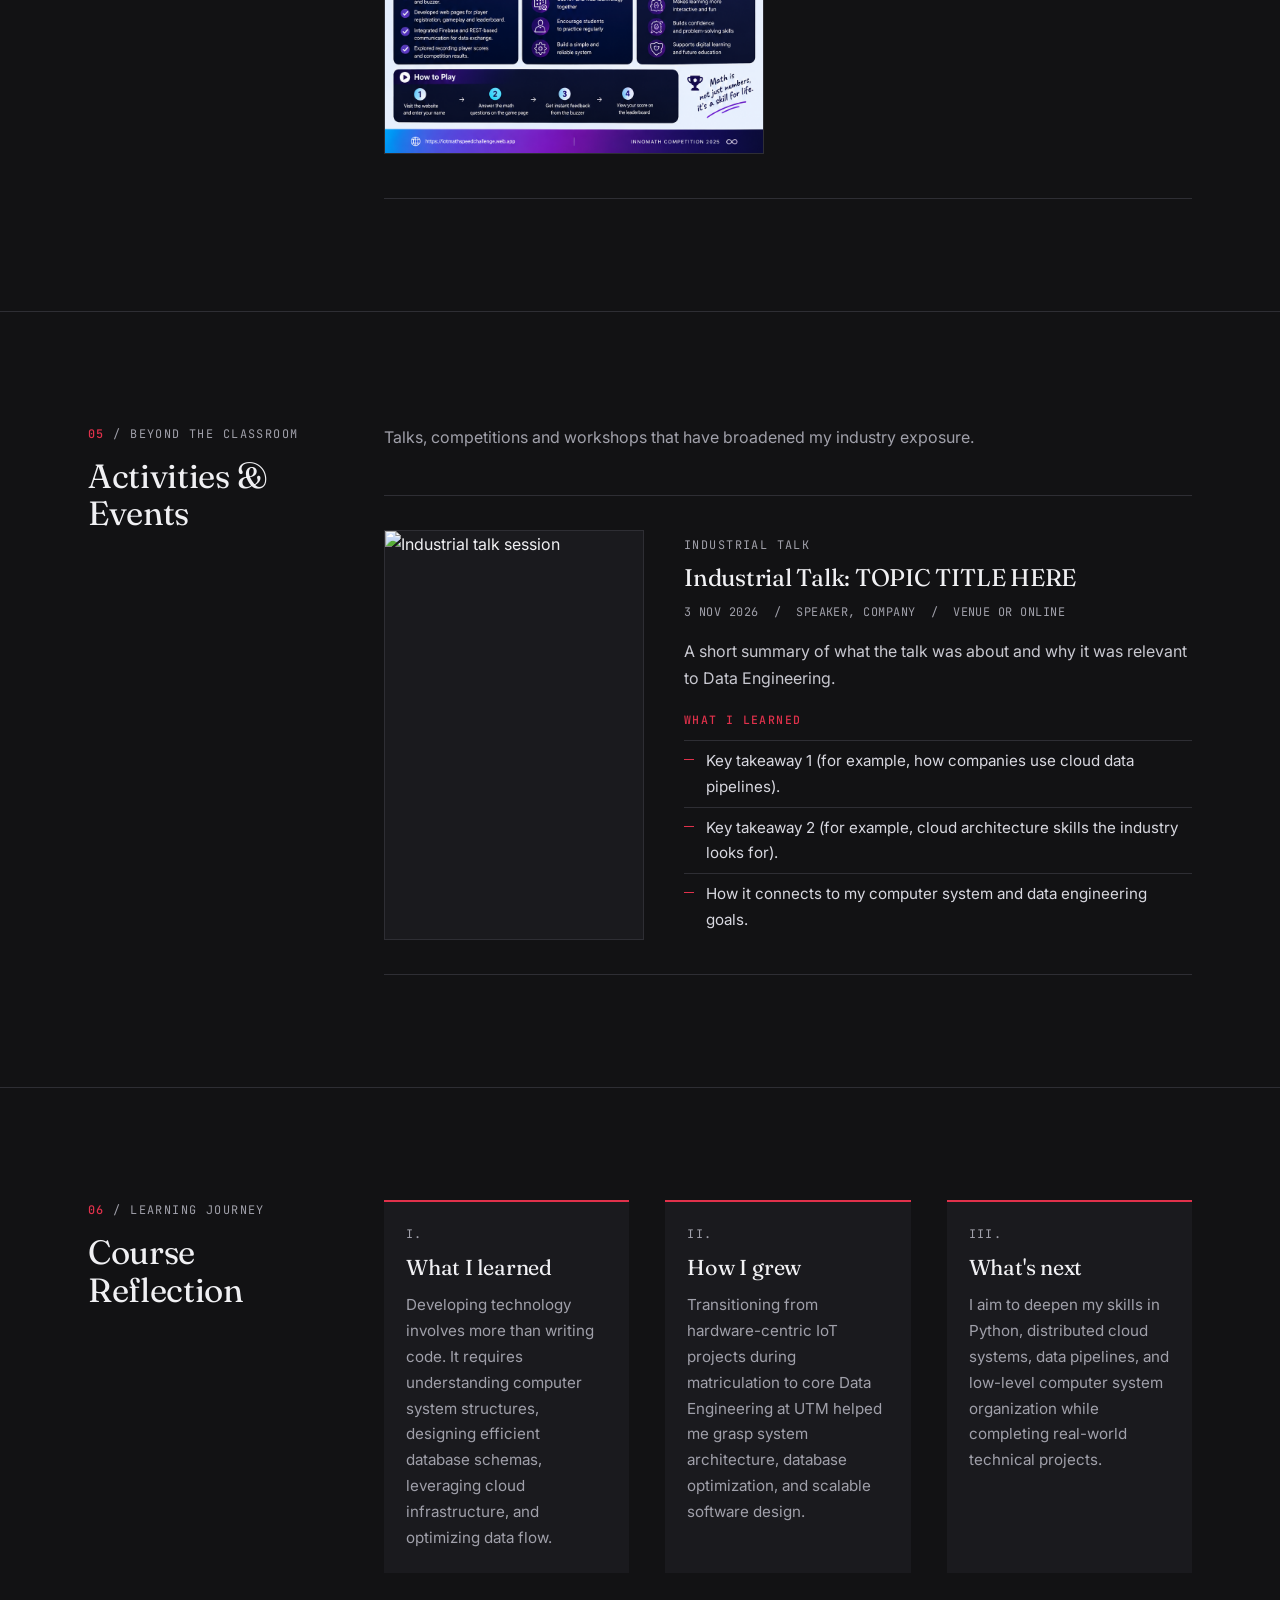
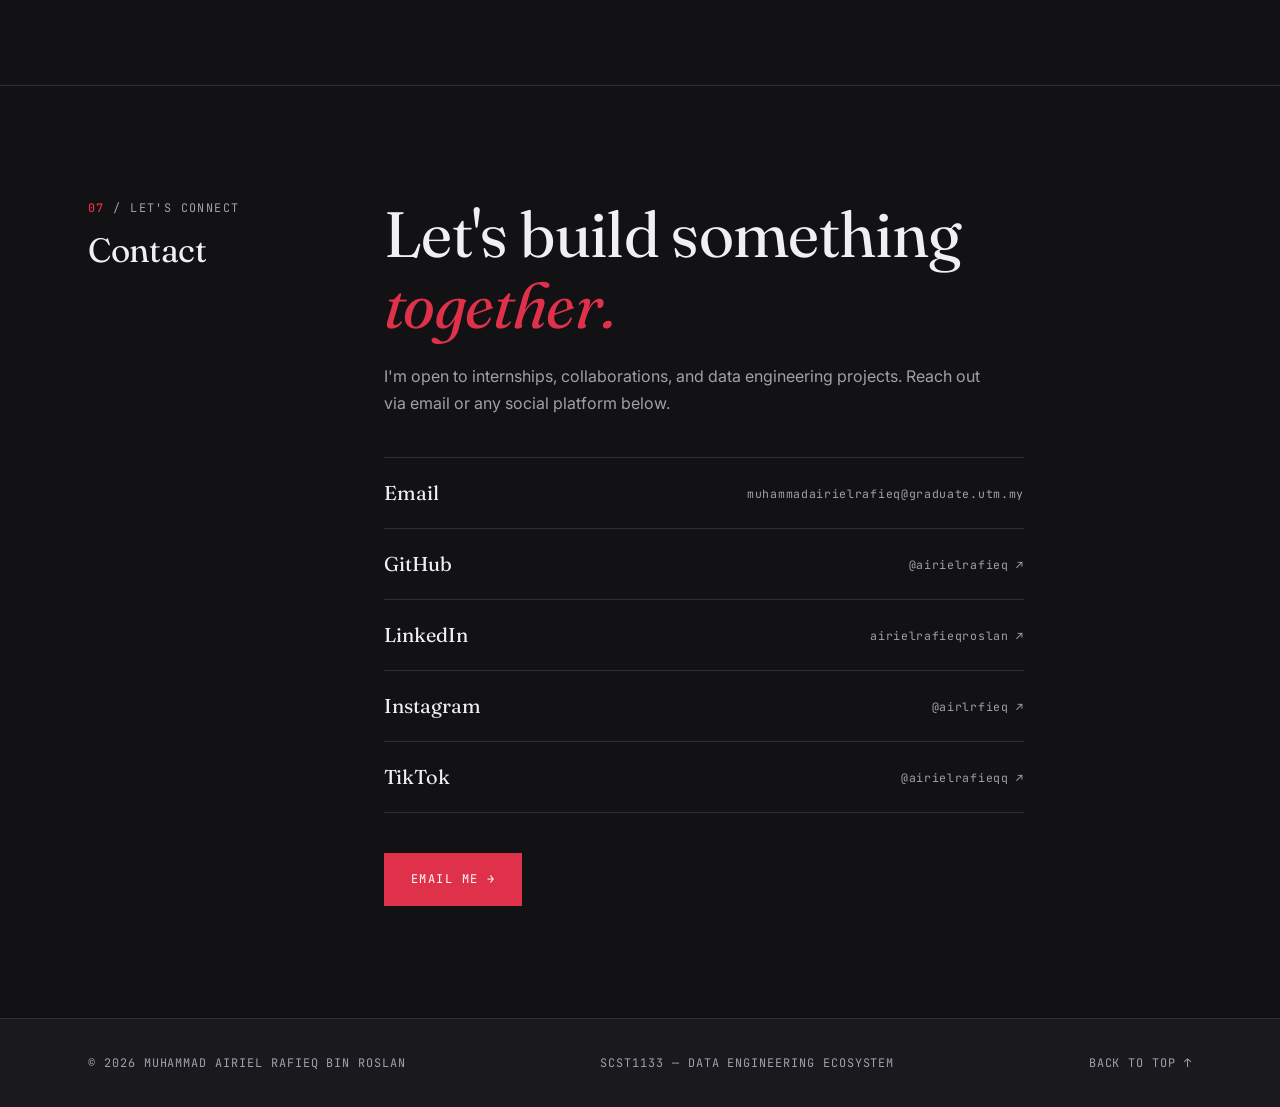
==== commit 9a93f5f5: "Rename script.js to Script.js in index.html" ====
--- a/index.html
+++ b/index.html
@@ -12,7 +12,7 @@
   <link href="https://fonts.googleapis.com/css2?family=Fraunces:opsz,wght@9..144,400;9..144,600&family=Inter:wght@400;500;600&family=JetBrains+Mono:wght@400;500&display=swap" rel="stylesheet">
 
   <link rel="stylesheet" href="style.css">
-  <script src="script.js" defer></script>
+  <script src="Script.js" defer></script>
 </head>
 <body id="top">
 
@@ -195,7 +195,7 @@
               <span class="num">02</span>
               <span class="mono">Foundational IoT &amp; Web</span>
               <h3>IoT Smart Math Challenge</h3>
-              <p>A interactive quiz system using microcontroller integration paired with a live web leaderboard to make mathematics practice more engaging.</p>
+              <p>An interactive quiz system using microcontroller integration paired with a live web leaderboard to make mathematics practice more engaging.</p>
               <span class="mono inc">Poster &middot; Video &middot; Live demo</span>
               <a class="more" href="innomath.html">View Case Study &rarr;</a>
             </div>
@@ -295,4 +295,4 @@
   </footer>
 
 </body>
-</html>+</html>
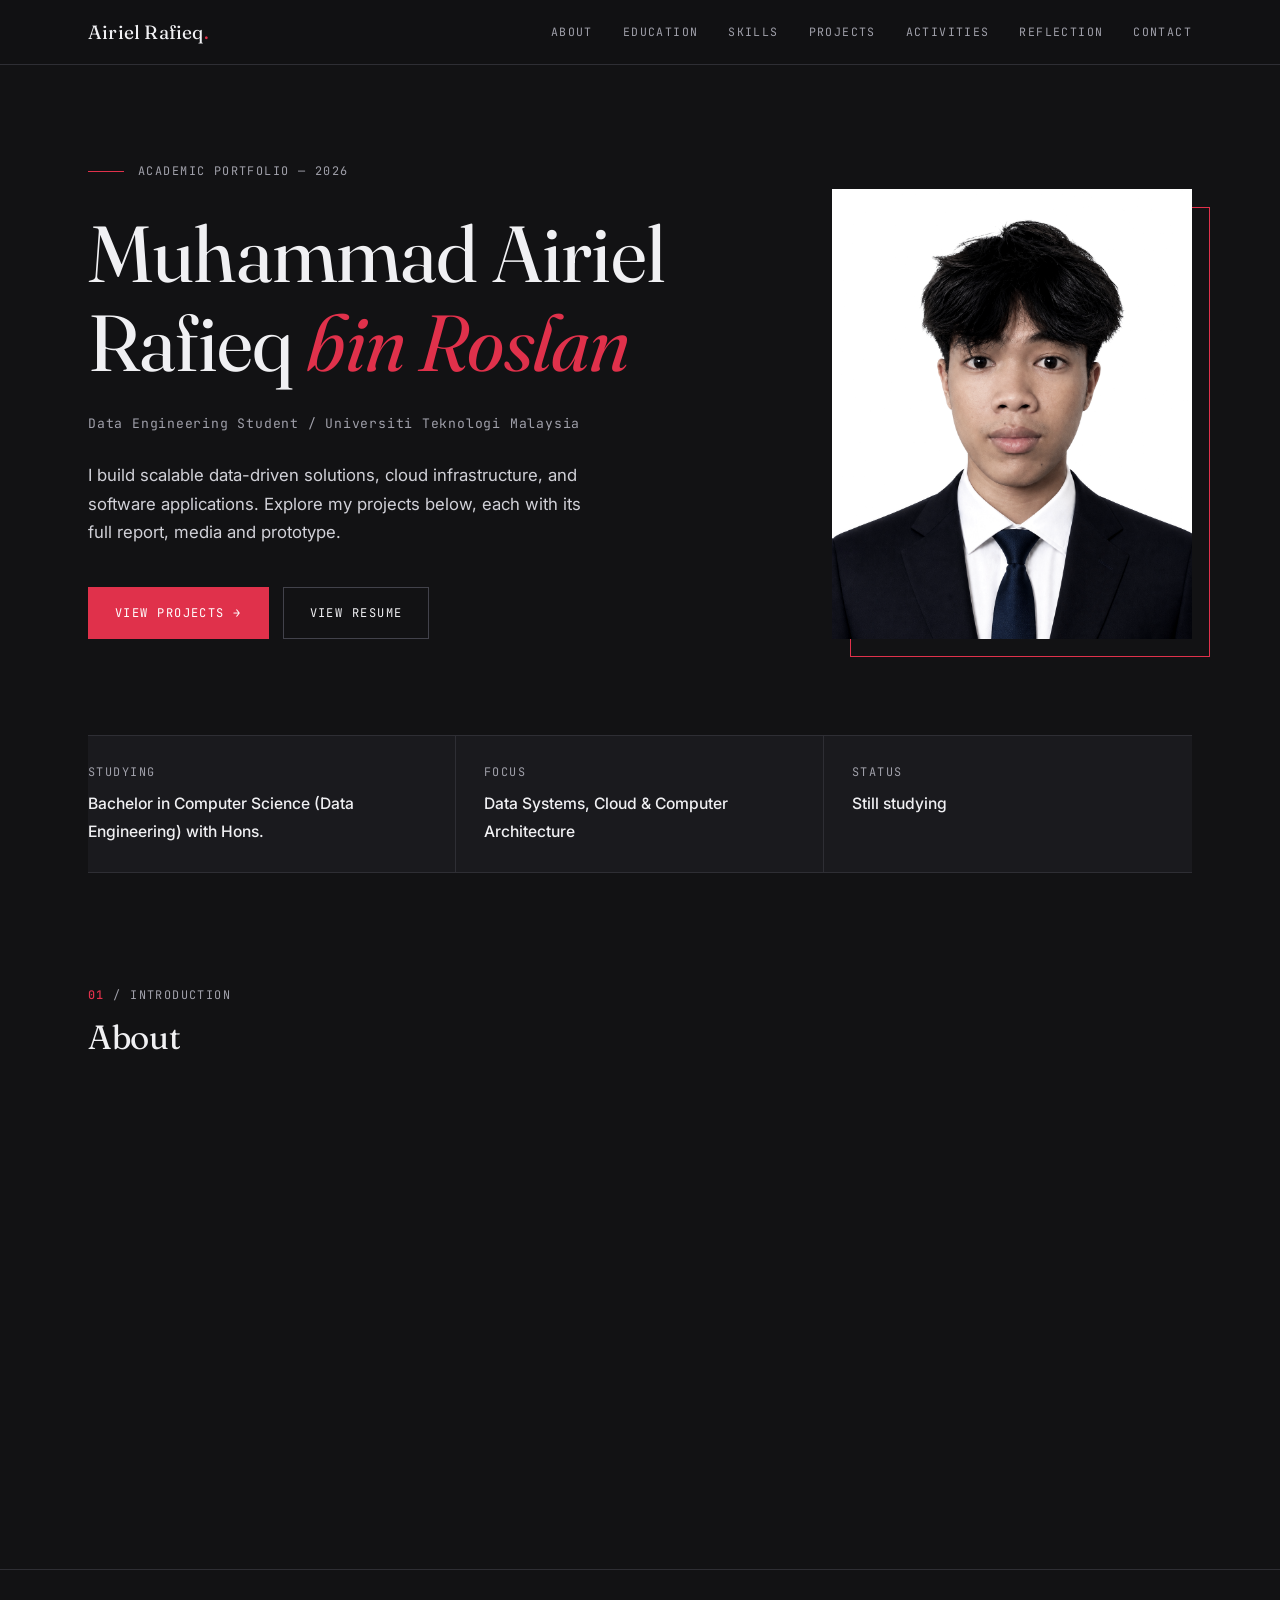
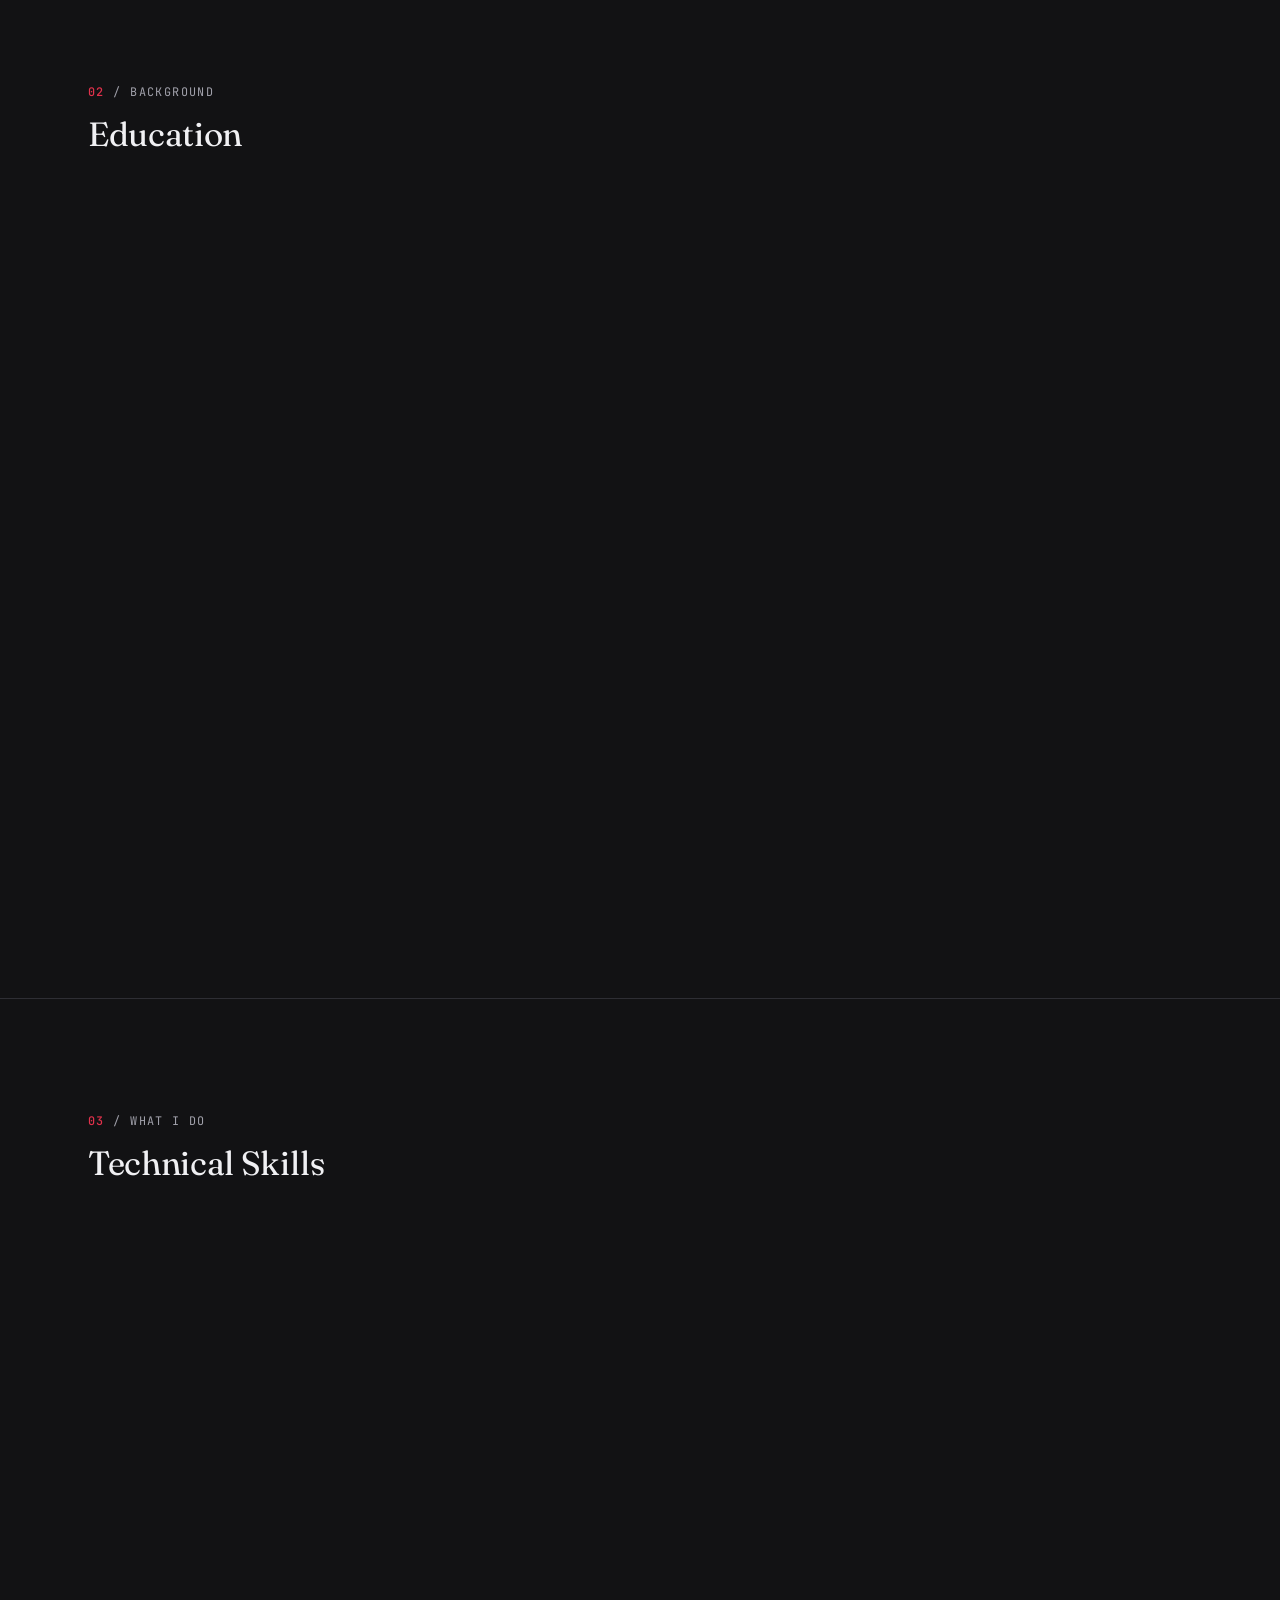
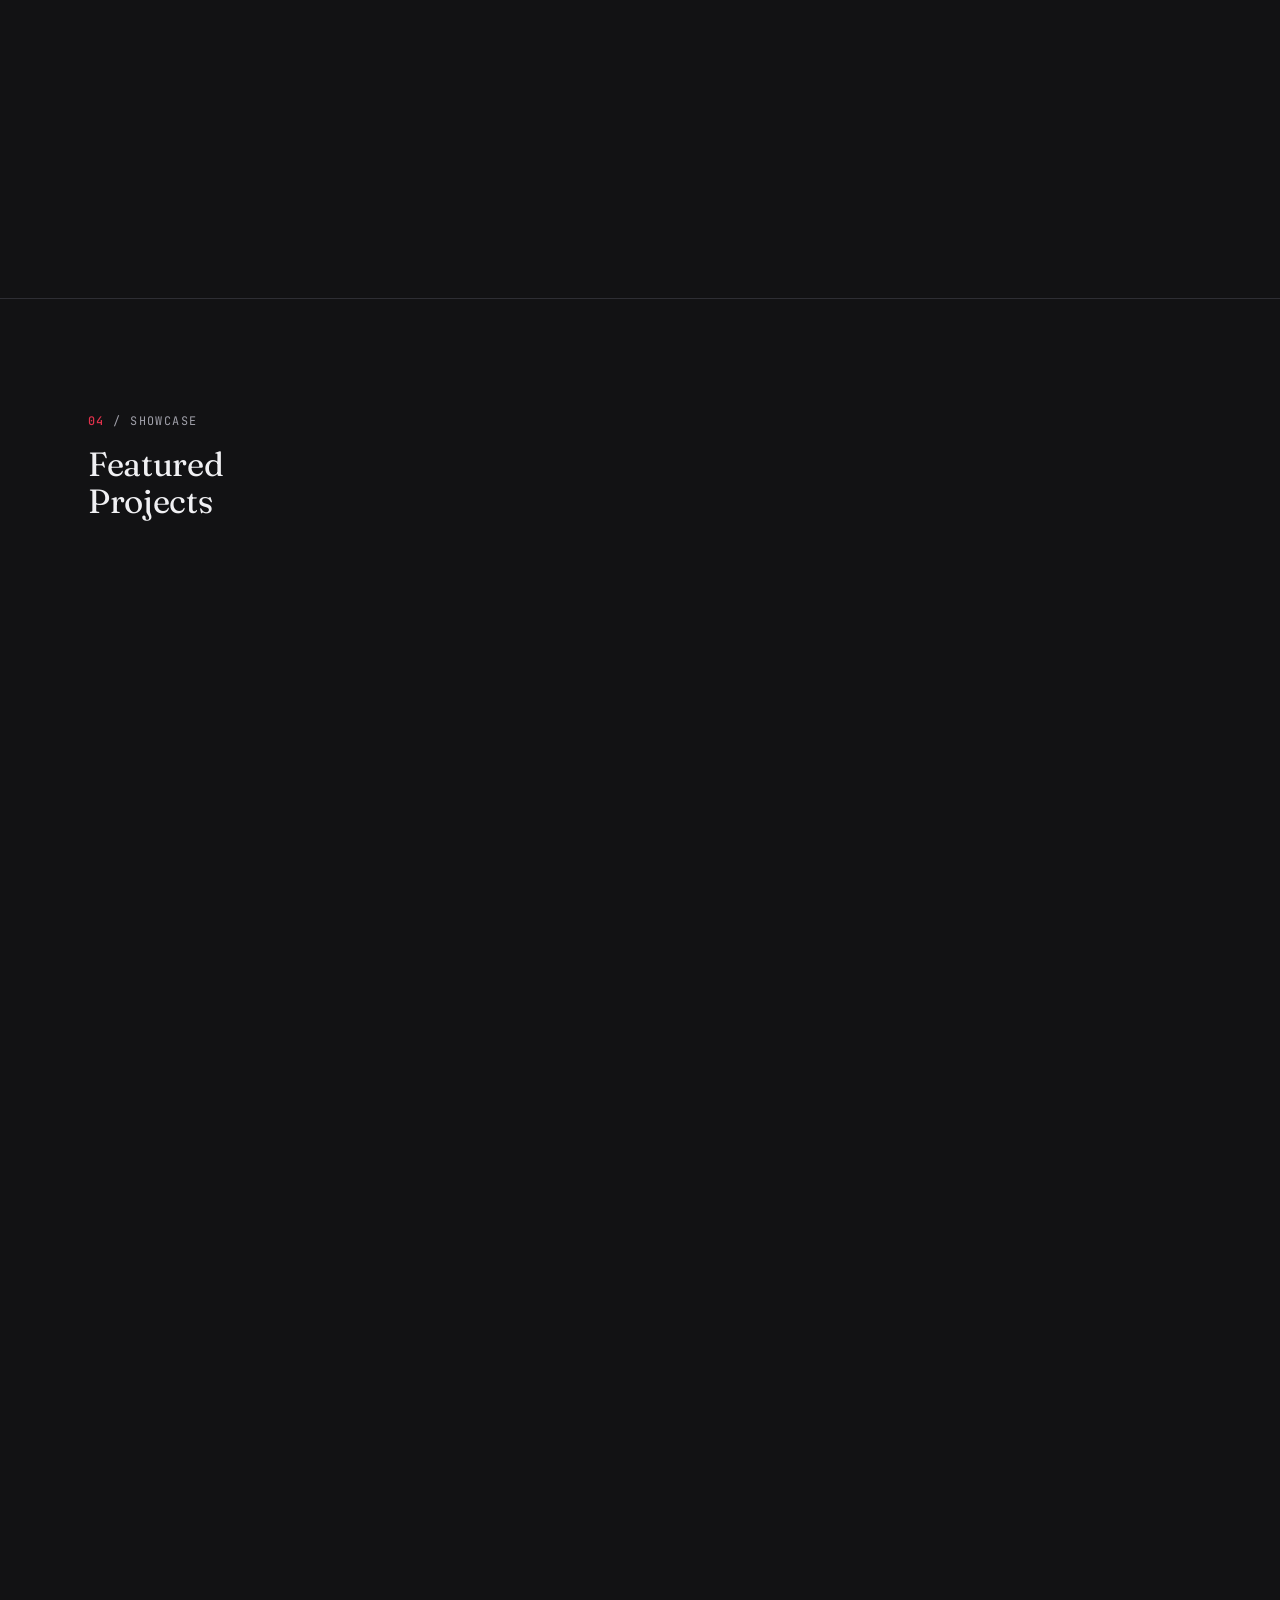
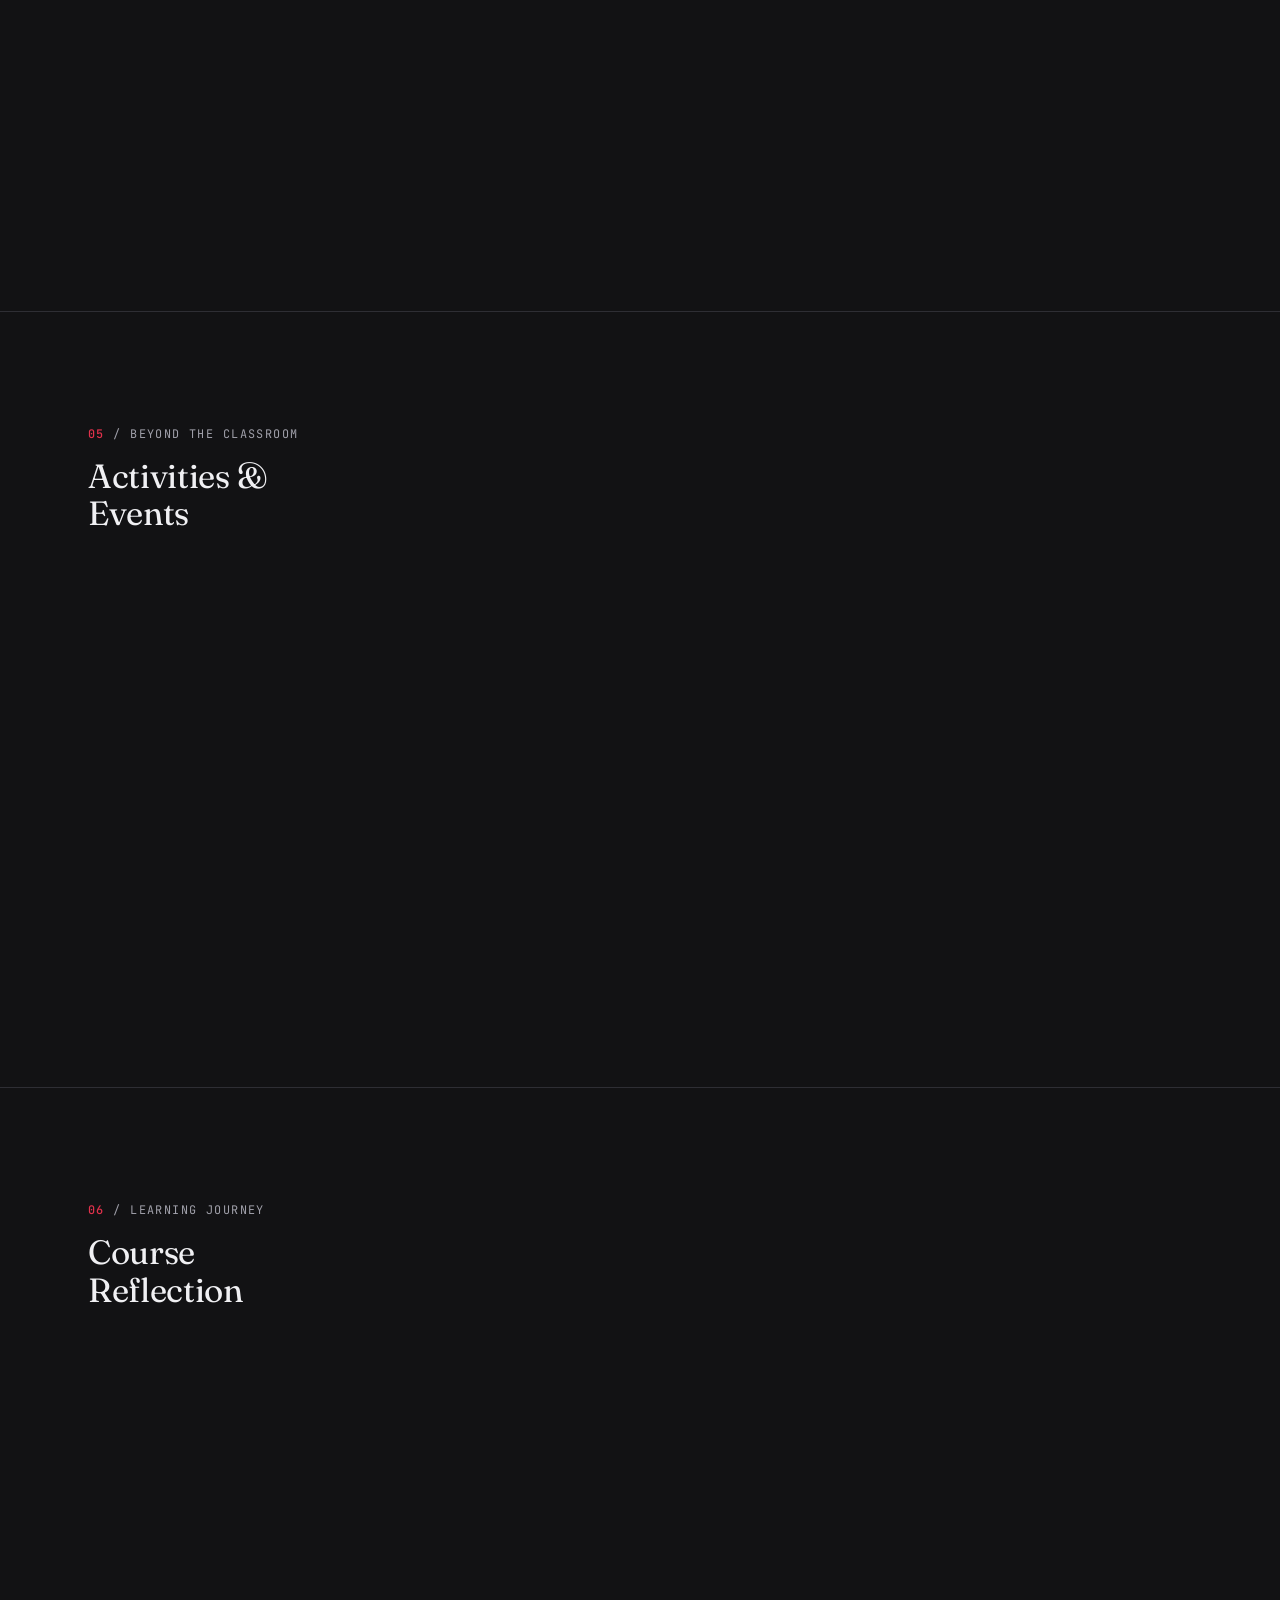
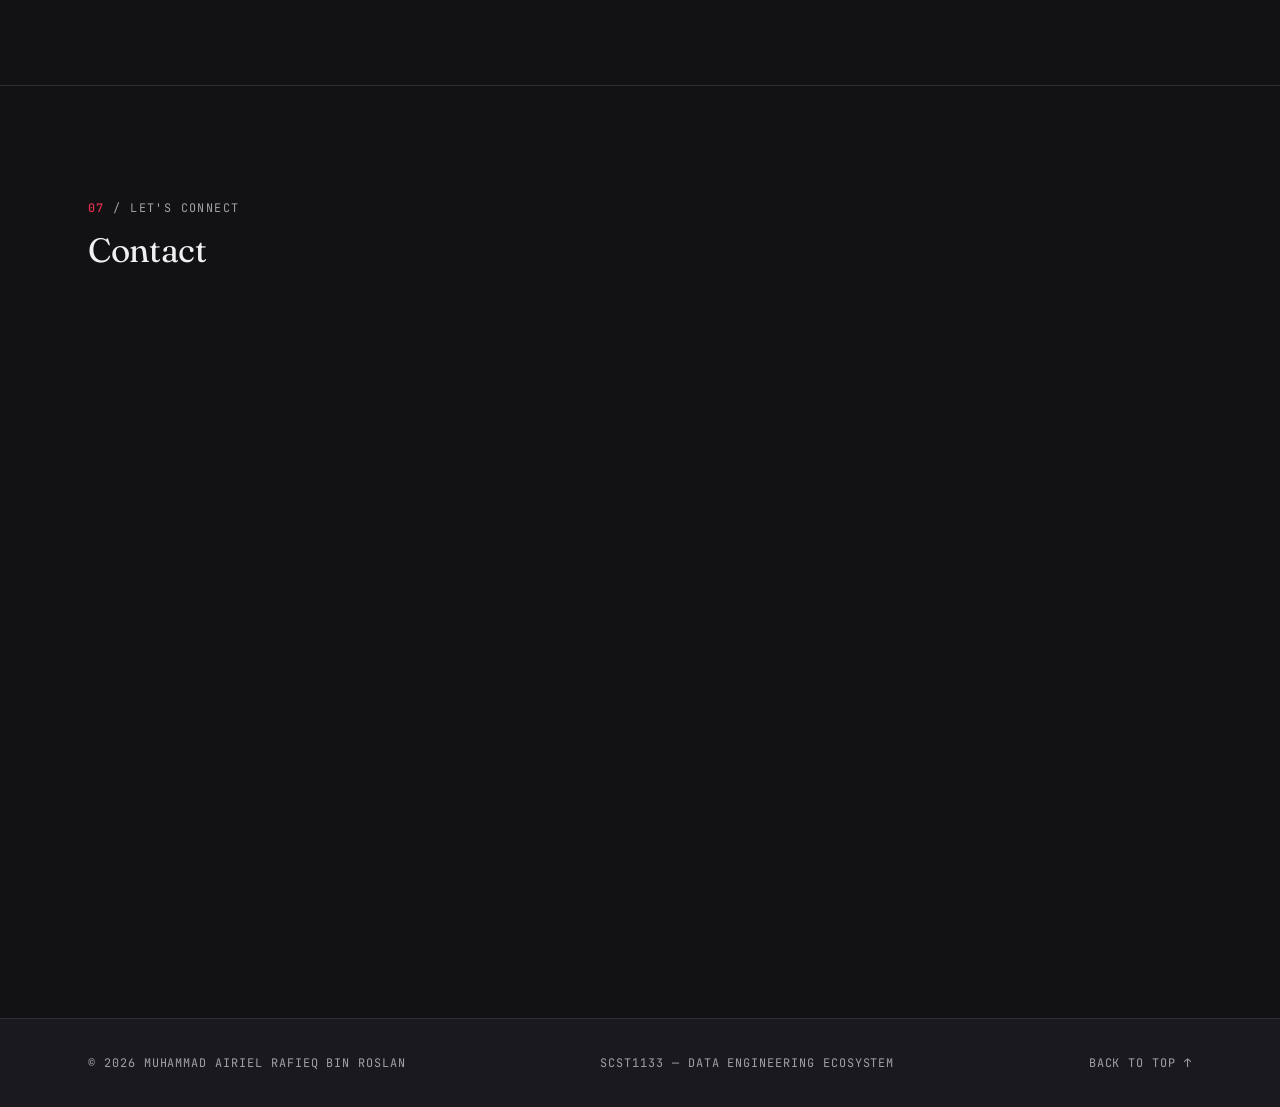
==== commit 88ec095c: "Rename script.js file reference in index.html" ====
--- a/index.html
+++ b/index.html
@@ -12,7 +12,7 @@
   <link href="https://fonts.googleapis.com/css2?family=Fraunces:opsz,wght@9..144,400;9..144,600&family=Inter:wght@400;500;600&family=JetBrains+Mono:wght@400;500&display=swap" rel="stylesheet">
 
   <link rel="stylesheet" href="style.css">
-  <script src="Script.js" defer></script>
+  <script src="script.js" defer></script>
 </head>
 <body id="top">
 
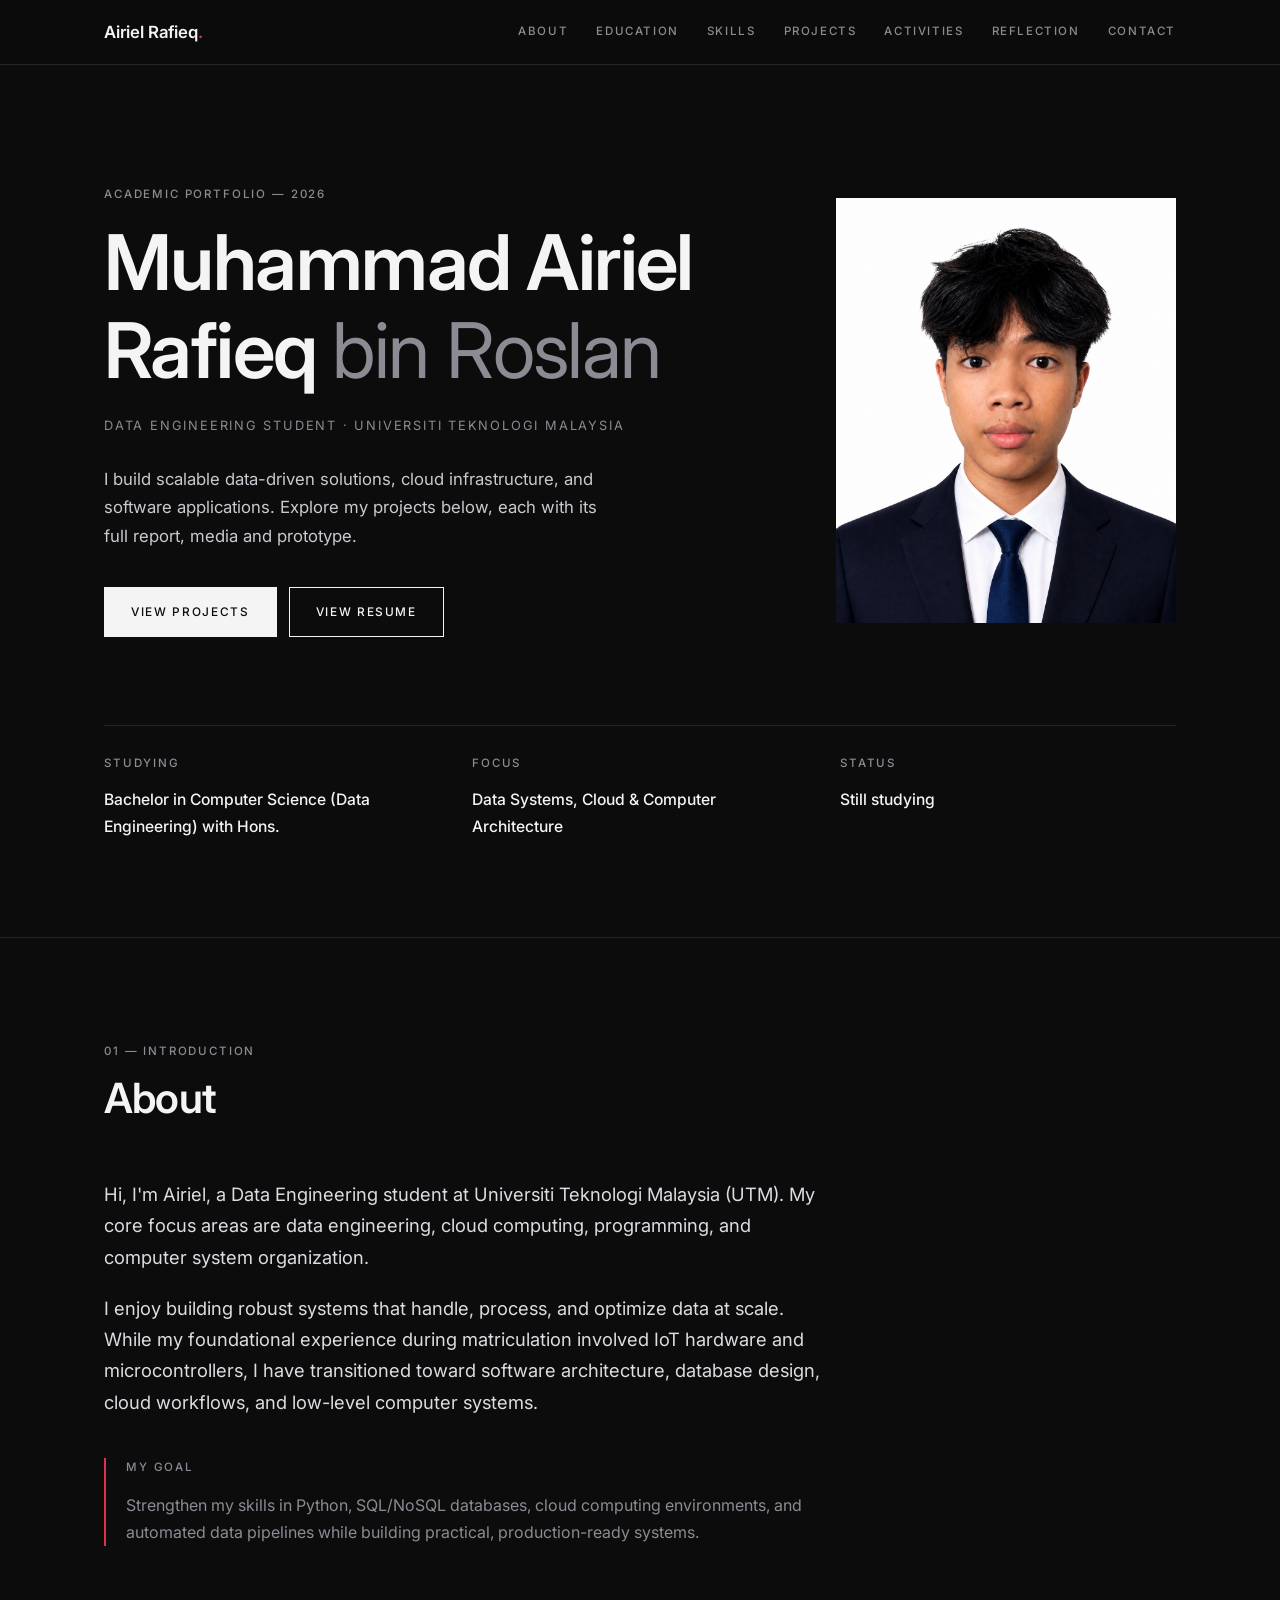
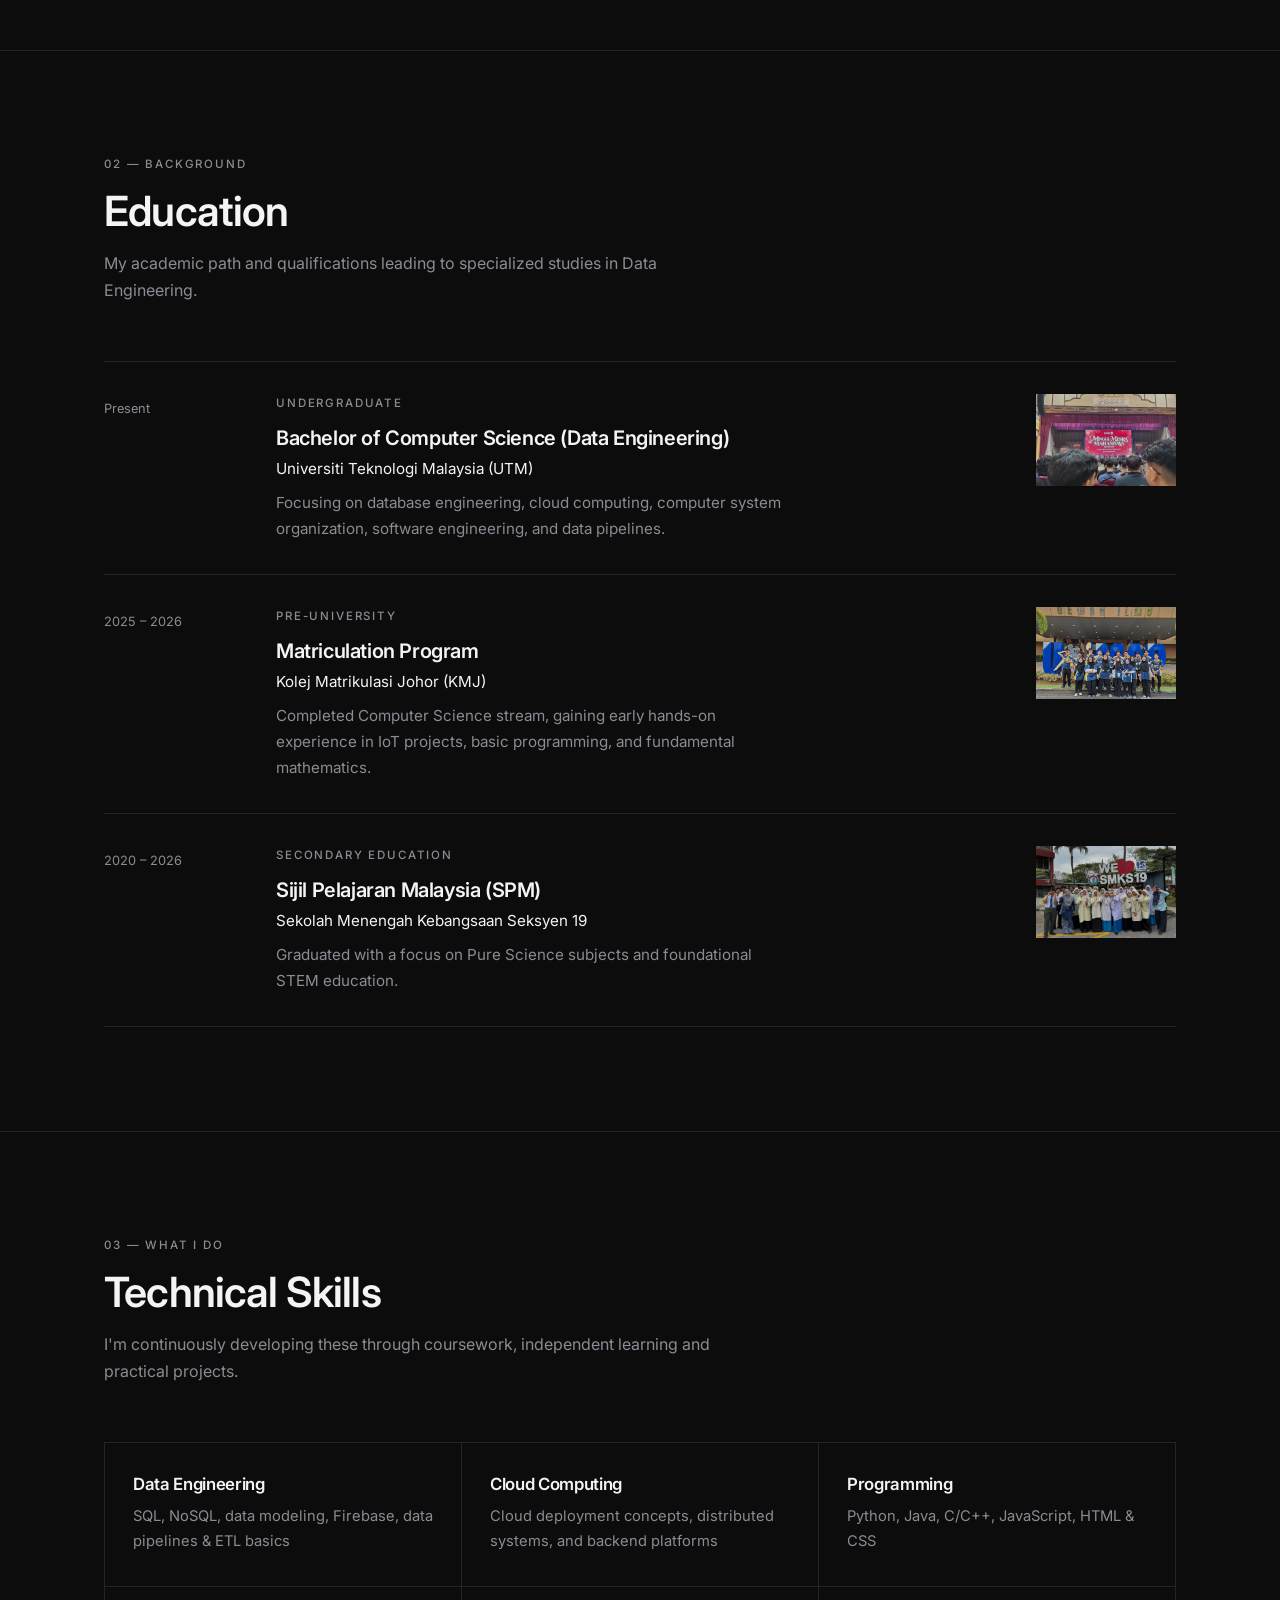
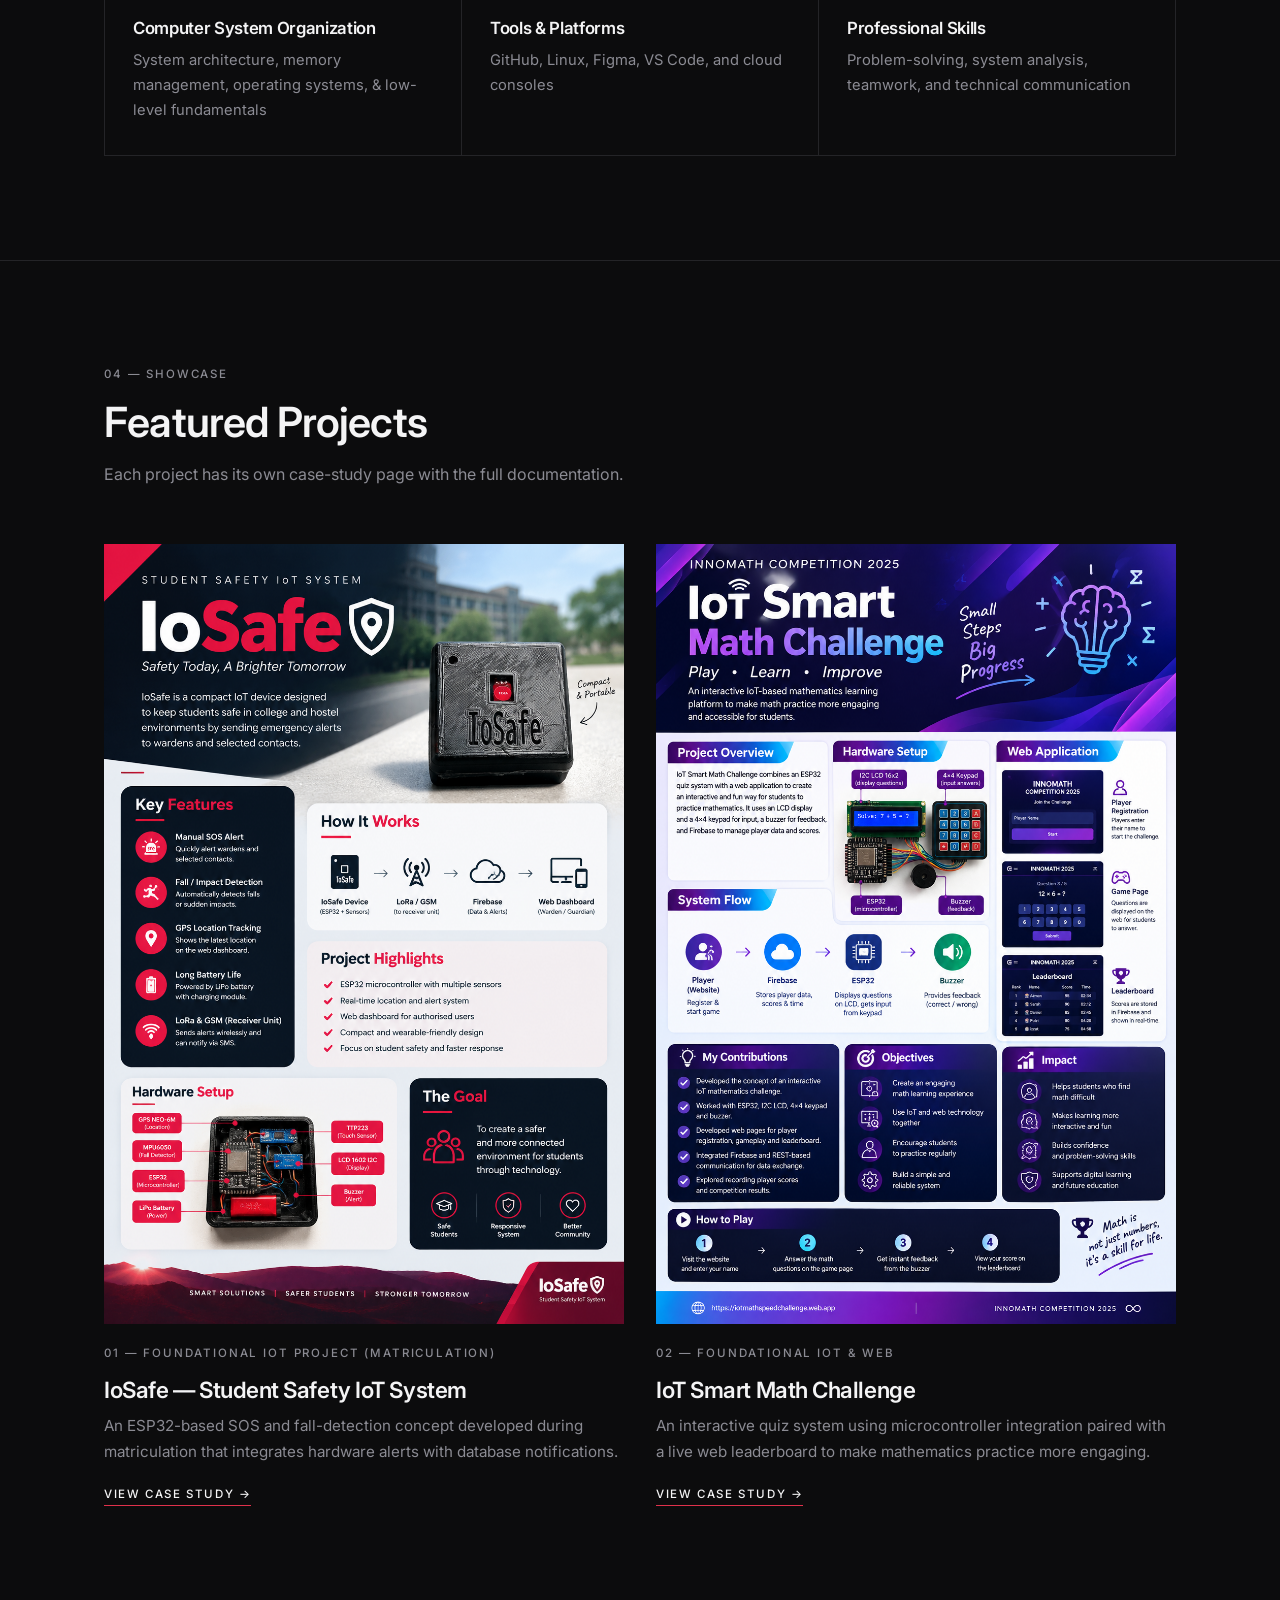
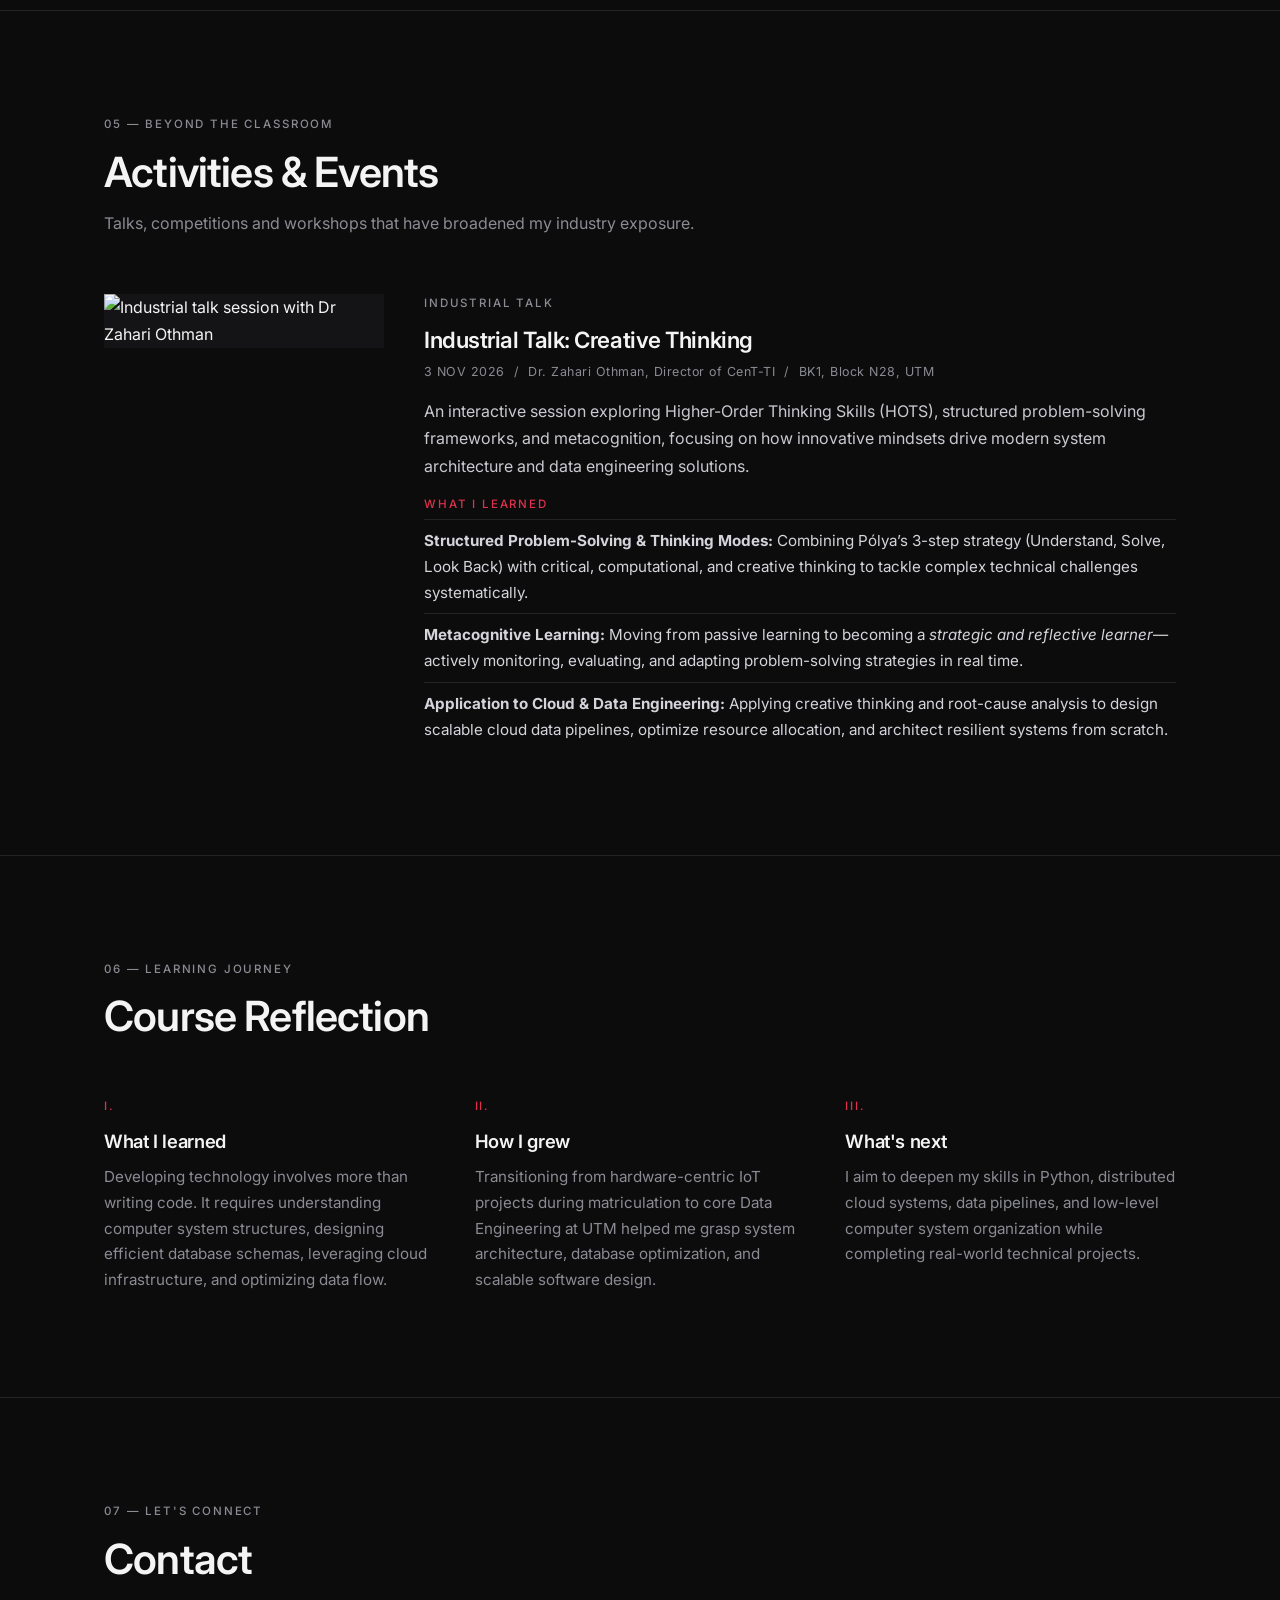
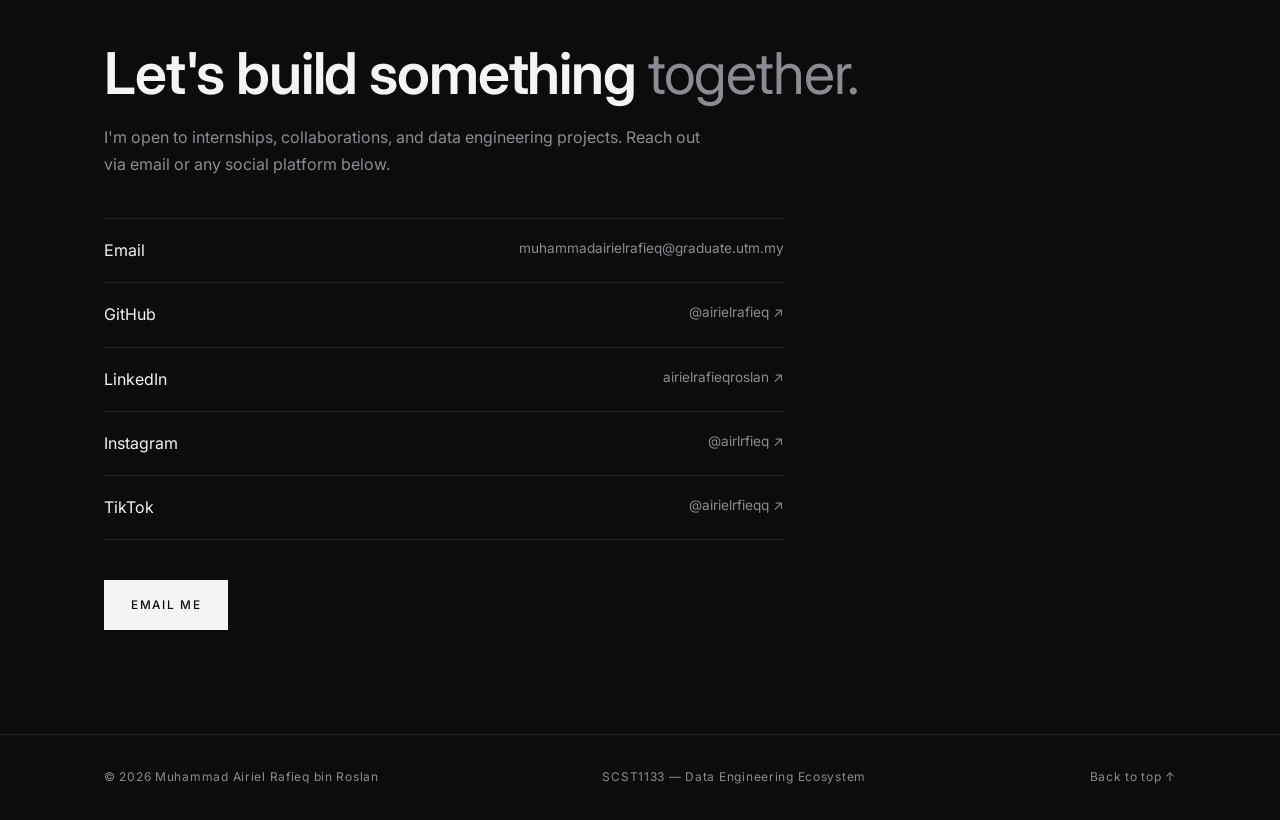
==== commit c1ece05e: "Update index.html" ====
--- a/index.html
+++ b/index.html
@@ -4,19 +4,18 @@
   <meta charset="UTF-8">
   <meta name="viewport" content="width=device-width, initial-scale=1.0">
   <meta name="description" content="Muhammad Airiel Rafieq bin Roslan's Data Engineering portfolio featuring cloud, database, and system architecture projects.">
-  <meta name="theme-color" content="#0a0a0a">
+  <meta name="theme-color" content="#0c0c0d">
   <title>Airiel Rafieq | Data Engineering Portfolio</title>
 
   <link rel="preconnect" href="https://fonts.googleapis.com">
   <link rel="preconnect" href="https://fonts.gstatic.com" crossorigin>
-  <link href="https://fonts.googleapis.com/css2?family=Fraunces:opsz,wght@9..144,400;9..144,600&family=Inter:wght@400;500;600&family=JetBrains+Mono:wght@400;500&display=swap" rel="stylesheet">
+  <link href="https://fonts.googleapis.com/css2?family=Inter:wght@400;500;600&display=swap" rel="stylesheet">
 
   <link rel="stylesheet" href="style.css">
   <script src="script.js" defer></script>
 </head>
 <body id="top">
 
-  <!-- TOP BAR -->
   <header class="topbar">
     <div class="wrap">
       <a class="brand" href="#top">Airiel Rafieq<i>.</i></a>
@@ -33,20 +32,19 @@
     </div>
   </header>
 
-  <!-- HERO -->
   <section class="hero">
     <div class="wrap">
       <div class="hero-grid">
         <div>
-          <p class="mono">Academic Portfolio &mdash; 2026</p>
-          <h1>Muhammad Airiel Rafieq <em>bin Roslan</em></h1>
-          <p class="role">Data Engineering Student / Universiti Teknologi Malaysia</p>
+          <span class="label">Academic Portfolio &mdash; 2026</span>
+          <h1>Muhammad Airiel Rafieq <span>bin Roslan</span></h1>
+          <p class="role">Data Engineering Student &middot; Universiti Teknologi Malaysia</p>
           <p class="lead">
             I build scalable data-driven solutions, cloud infrastructure, and software applications.
             Explore my projects below, each with its full report, media and prototype.
           </p>
           <div class="actions">
-            <a class="btn solid" href="#projects">View Projects &rarr;</a>
+            <a class="btn solid" href="#projects">View Projects</a>
             <a class="btn line" href="files/resume.pdf" target="_blank" rel="noopener noreferrer">View Resume</a>
           </div>
         </div>
@@ -56,9 +54,9 @@
       </div>
 
       <div class="facts">
-        <div><span class="mono">Studying</span><strong> Bachelor in Computer Science (Data Engineering) with Hons.</strong></div>
-        <div><span class="mono">Focus</span><strong>Data Systems, Cloud &amp; Computer Architecture</strong></div>
-        <div><span class="mono">Status</span><strong>Still studying</strong></div>
+        <div><span class="label">Studying</span><strong>Bachelor in Computer Science (Data Engineering) with Hons.</strong></div>
+        <div><span class="label">Focus</span><strong>Data Systems, Cloud &amp; Computer Architecture</strong></div>
+        <div><span class="label">Status</span><strong>Still studying</strong></div>
       </div>
     </div>
   </section>
@@ -67,9 +65,9 @@
 
     <!-- ABOUT -->
     <section class="sec" id="about">
-      <div class="wrap sec-grid">
-        <div class="sec-head">
-          <span class="mono"><b>01</b> / Introduction</span>
+      <div class="wrap">
+        <div class="sec-title">
+          <span class="label">01 &mdash; Introduction</span>
           <h2>About</h2>
         </div>
         <div class="about reveal">
@@ -83,7 +81,7 @@
             I have transitioned toward software architecture, database design, cloud workflows, and low-level computer systems.
           </p>
           <div class="goal">
-            <span class="mono">My Goal</span>
+            <span class="label">My Goal</span>
             <p>
               Strengthen my skills in Python, SQL/NoSQL databases, cloud computing environments, and automated data pipelines
               while building practical, production-ready systems.
@@ -95,164 +93,151 @@
 
     <!-- EDUCATION -->
     <section class="sec" id="education">
-      <div class="wrap sec-grid">
-        <div class="sec-head">
-          <span class="mono"><b>02</b> / Background</span>
+      <div class="wrap">
+        <div class="sec-title">
+          <span class="label">02 &mdash; Background</span>
           <h2>Education</h2>
-        </div>
-        <div class="reveal">
           <p class="sec-intro">My academic path and qualifications leading to specialized studies in Data Engineering.</p>
-          <div class="rows">
-
-            <article class="edu">
-              <span class="when">Present</span>
-              <div>
-                <span class="mono tagline">Undergraduate</span>
-                <h3>Bachelor of Computer Science (Data Engineering)</h3>
-                <p class="where">Universiti Teknologi Malaysia (UTM)</p>
-                <p class="d">Focusing on database engineering, cloud computing, computer system organization, software engineering, and data pipelines.</p>
-              </div>
-              <img src="images/utm.jpeg" alt="Universiti Teknologi Malaysia campus" loading="lazy">
-            </article>
-
-            <article class="edu">
-              <span class="when">2025 &ndash; 2026</span>
-              <div>
-                <span class="mono tagline">Pre-University</span>
-                <h3>Matriculation Program</h3>
-                <p class="where">Kolej Matrikulasi Johor (KMJ)</p>
-                <p class="d">Completed Computer Science stream, gaining early hands-on experience in IoT projects, basic programming, and fundamental mathematics.</p>
-              </div>
-              <img src="images/kmj.jpeg" alt="Matriculation College campus" loading="lazy">
-            </article>
-
-            <article class="edu">
-              <span class="when">2020 &ndash; 2026</span>
-              <div>
-                <span class="mono tagline">Secondary Education</span>
-                <h3>Sijil Pelajaran Malaysia (SPM)</h3>
-                <p class="where">Sekolah Menengah Kebangsaan Seksyen 19</p>
-                <p class="d">Graduated with a focus on Pure Science subjects and foundational STEM education.</p>
-              </div>
-              <img src="images/smks19.png" alt="High School campus" loading="lazy">
-            </article>
-
-          </div>
+        </div>
+        <div class="rows reveal">
+
+          <article class="edu">
+            <span class="when">Present</span>
+            <div>
+              <span class="label">Undergraduate</span>
+              <h3>Bachelor of Computer Science (Data Engineering)</h3>
+              <p class="where">Universiti Teknologi Malaysia (UTM)</p>
+              <p class="d">Focusing on database engineering, cloud computing, computer system organization, software engineering, and data pipelines.</p>
+            </div>
+            <img src="images/utm.jpeg" alt="Universiti Teknologi Malaysia campus" loading="lazy">
+          </article>
+
+          <article class="edu">
+            <span class="when">2025 &ndash; 2026</span>
+            <div>
+              <span class="label">Pre-University</span>
+              <h3>Matriculation Program</h3>
+              <p class="where">Kolej Matrikulasi Johor (KMJ)</p>
+              <p class="d">Completed Computer Science stream, gaining early hands-on experience in IoT projects, basic programming, and fundamental mathematics.</p>
+            </div>
+            <img src="images/kmj.jpeg" alt="Matriculation College campus" loading="lazy">
+          </article>
+
+          <article class="edu">
+            <span class="when">2020 &ndash; 2026</span>
+            <div>
+              <span class="label">Secondary Education</span>
+              <h3>Sijil Pelajaran Malaysia (SPM)</h3>
+              <p class="where">Sekolah Menengah Kebangsaan Seksyen 19</p>
+              <p class="d">Graduated with a focus on Pure Science subjects and foundational STEM education.</p>
+            </div>
+            <img src="images/smks19.png" alt="High School campus" loading="lazy">
+          </article>
+
         </div>
       </div>
     </section>
 
     <!-- SKILLS -->
     <section class="sec" id="skills">
-      <div class="wrap sec-grid">
-        <div class="sec-head">
-          <span class="mono"><b>03</b> / What I Do</span>
+      <div class="wrap">
+        <div class="sec-title">
+          <span class="label">03 &mdash; What I Do</span>
           <h2>Technical Skills</h2>
-        </div>
-        <div class="reveal">
           <p class="sec-intro">I'm continuously developing these through coursework, independent learning and practical projects.</p>
-          <div class="rows">
-            <div class="skill"><span class="n">01</span><h3>Data Engineering</h3><p>SQL, NoSQL, data modeling, Firebase, data pipelines &amp; ETL basics</p></div>
-            <div class="skill"><span class="n">02</span><h3>Cloud Computing</h3><p>Cloud deployment concepts, distributed systems, and backend platforms</p></div>
-            <div class="skill"><span class="n">03</span><h3>Programming</h3><p>Python, Java, C/C++, JavaScript, HTML &amp; CSS</p></div>
-            <div class="skill"><span class="n">04</span><h3>Computer System Organization</h3><p>System architecture, memory management, operating systems, &amp; low-level fundamentals</p></div>
-            <div class="skill"><span class="n">05</span><h3>Tools &amp; Platforms</h3><p>GitHub, Linux, Figma, VS Code, and cloud consoles</p></div>
-            <div class="skill"><span class="n">06</span><h3>Professional Skills</h3><p>Problem-solving, system analysis, teamwork, and technical communication</p></div>
-          </div>
+        </div>
+        <div class="skills reveal">
+          <div class="skill"><h3>Data Engineering</h3><p>SQL, NoSQL, data modeling, Firebase, data pipelines &amp; ETL basics</p></div>
+          <div class="skill"><h3>Cloud Computing</h3><p>Cloud deployment concepts, distributed systems, and backend platforms</p></div>
+          <div class="skill"><h3>Programming</h3><p>Python, Java, C/C++, JavaScript, HTML &amp; CSS</p></div>
+          <div class="skill"><h3>Computer System Organization</h3><p>System architecture, memory management, operating systems, &amp; low-level fundamentals</p></div>
+          <div class="skill"><h3>Tools &amp; Platforms</h3><p>GitHub, Linux, Figma, VS Code, and cloud consoles</p></div>
+          <div class="skill"><h3>Professional Skills</h3><p>Problem-solving, system analysis, teamwork, and technical communication</p></div>
         </div>
       </div>
     </section>
 
     <!-- PROJECTS -->
     <section class="sec" id="projects">
-      <div class="wrap sec-grid">
-        <div class="sec-head">
-          <span class="mono"><b>04</b> / Showcase</span>
+      <div class="wrap">
+        <div class="sec-title">
+          <span class="label">04 &mdash; Showcase</span>
           <h2>Featured Projects</h2>
-        </div>
-        <div class="reveal">
           <p class="sec-intro">Each project has its own case-study page with the full documentation.</p>
-
-          <article class="project">
+        </div>
+        <div class="projects reveal">
+
+          <a class="project" href="iosafe.html">
             <div class="thumb">
               <img src="images/posteriosafe.png" alt="IoSafe poster" loading="lazy">
             </div>
-            <div>
-              <span class="num">01</span>
-              <span class="mono">Foundational IoT Project (Matriculation)</span>
-              <h3>IoSafe &mdash; Student Safety IoT System</h3>
-              <p>An ESP32-based SOS and fall-detection concept developed during matriculation that integrates hardware alerts with database notifications.</p>
-              <span class="mono inc">Full report &middot; Photos &middot; Prototype &middot; Poster</span>
-              <a class="more" href="iosafe.html">View Case Study &rarr;</a>
-            </div>
-          </article>
-
-          <article class="project">
+            <span class="label">01 &mdash; Foundational IoT Project (Matriculation)</span>
+            <h3>IoSafe &mdash; Student Safety IoT System</h3>
+            <p>An ESP32-based SOS and fall-detection concept developed during matriculation that integrates hardware alerts with database notifications.</p>
+            <span class="more">View Case Study &rarr;</span>
+          </a>
+
+          <a class="project" href="innomath.html">
             <div class="thumb">
-              <img src="images/IoT Smart Math Challenge Poster.png" alt="IoT Smart Math Challenge" loading="lazy">
-            </div>
-            <div>
-              <span class="num">02</span>
-              <span class="mono">Foundational IoT &amp; Web</span>
-              <h3>IoT Smart Math Challenge</h3>
-              <p>An interactive quiz system using microcontroller integration paired with a live web leaderboard to make mathematics practice more engaging.</p>
-              <span class="mono inc">Poster &middot; Video &middot; Live demo</span>
-              <a class="more" href="innomath.html">View Case Study &rarr;</a>
-            </div>
-          </article>
+              <img src="images/IoT%20Smart%20Math%20Challenge%20Poster.png" alt="IoT Smart Math Challenge poster" loading="lazy">
+            </div>
+            <span class="label">02 &mdash; Foundational IoT &amp; Web</span>
+            <h3>IoT Smart Math Challenge</h3>
+            <p>An interactive quiz system using microcontroller integration paired with a live web leaderboard to make mathematics practice more engaging.</p>
+            <span class="more">View Case Study &rarr;</span>
+          </a>
+
         </div>
       </div>
     </section>
 
     <!-- ACTIVITIES -->
     <section class="sec" id="activities">
-      <div class="wrap sec-grid">
-        <div class="sec-head">
-          <span class="mono"><b>05</b> / Beyond the Classroom</span>
+      <div class="wrap">
+        <div class="sec-title">
+          <span class="label">05 &mdash; Beyond the Classroom</span>
           <h2>Activities &amp; Events</h2>
-        </div>
-        <div class="reveal">
           <p class="sec-intro">Talks, competitions and workshops that have broadened my industry exposure.</p>
-
-          <article class="activity">
-            <img src="images/industrial-talk-1.jpg" alt="Industrial talk session" loading="lazy">
-            <div>
-              <span class="mono">Industrial Talk</span>
-              <h3>Industrial Talk: TOPIC TITLE HERE</h3>
-              <p class="meta">3 NOV 2026 &nbsp;/&nbsp; SPEAKER, COMPANY &nbsp;/&nbsp; VENUE OR ONLINE</p>
-              <p>A short summary of what the talk was about and why it was relevant to Data Engineering.</p>
-              <h4>What I learned</h4>
-              <ul>
-                <li>Key takeaway 1 (for example, how companies use cloud data pipelines).</li>
-                <li>Key takeaway 2 (for example, cloud architecture skills the industry looks for).</li>
-                <li>How it connects to my computer system and data engineering goals.</li>
-              </ul>
-            </div>
-          </article>
-        </div>
+        </div>
+
+        <article class="activity reveal">
+          <img src="https://drshahizan.github.io/scst1133/announcements/assets/images/industry-talk.webp" alt="Industrial talk session with Dr Zahari Othman" loading="lazy">
+          <div>
+            <span class="label">Industrial Talk</span>
+            <h3>Industrial Talk: Creative Thinking</h3>
+            <p class="meta">3 NOV 2026 &nbsp;/&nbsp; Dr. Zahari Othman, Director of CenT-TI &nbsp;/&nbsp; BK1, Block N28, UTM</p>
+            <p>An interactive session exploring Higher-Order Thinking Skills (HOTS), structured problem-solving frameworks, and metacognition, focusing on how innovative mindsets drive modern system architecture and data engineering solutions.</p>
+            <h4>What I learned</h4>
+            <ul>
+              <li><strong>Structured Problem-Solving &amp; Thinking Modes:</strong> Combining Pólya’s 3-step strategy (Understand, Solve, Look Back) with critical, computational, and creative thinking to tackle complex technical challenges systematically.</li>
+              <li><strong>Metacognitive Learning:</strong> Moving from passive learning to becoming a <em>strategic and reflective learner</em>—actively monitoring, evaluating, and adapting problem-solving strategies in real time.</li>
+              <li><strong>Application to Cloud &amp; Data Engineering:</strong> Applying creative thinking and root-cause analysis to design scalable cloud data pipelines, optimize resource allocation, and architect resilient systems from scratch.</li>
+            </ul>
+          </div>
+        </article>
       </div>
     </section>
 
     <!-- REFLECTION -->
     <section class="sec" id="reflection">
-      <div class="wrap sec-grid">
-        <div class="sec-head">
-          <span class="mono"><b>06</b> / Learning Journey</span>
+      <div class="wrap">
+        <div class="sec-title">
+          <span class="label">06 &mdash; Learning Journey</span>
           <h2>Course Reflection</h2>
         </div>
         <div class="cols reveal">
           <div class="col">
-            <span class="mono">i.</span>
+            <span class="label">i.</span>
             <h3>What I learned</h3>
             <p>Developing technology involves more than writing code. It requires understanding computer system structures, designing efficient database schemas, leveraging cloud infrastructure, and optimizing data flow.</p>
           </div>
           <div class="col">
-            <span class="mono">ii.</span>
+            <span class="label">ii.</span>
             <h3>How I grew</h3>
             <p>Transitioning from hardware-centric IoT projects during matriculation to core Data Engineering at UTM helped me grasp system architecture, database optimization, and scalable software design.</p>
           </div>
           <div class="col">
-            <span class="mono">iii.</span>
+            <span class="label">iii.</span>
             <h3>What's next</h3>
             <p>I aim to deepen my skills in Python, distributed cloud systems, data pipelines, and low-level computer system organization while completing real-world technical projects.</p>
           </div>
@@ -261,14 +246,14 @@
     </section>
 
     <!-- CONTACT -->
-    <section class="sec contact" id="contact" style="border-bottom:0">
-      <div class="wrap sec-grid">
-        <div class="sec-head">
-          <span class="mono"><b>07</b> / Let's Connect</span>
+    <section class="sec contact" id="contact">
+      <div class="wrap">
+        <div class="sec-title">
+          <span class="label">07 &mdash; Let's Connect</span>
           <h2>Contact</h2>
         </div>
         <div class="reveal">
-          <h2 class="big">Let's build something <em>together.</em></h2>
+          <h2 class="big">Let's build something <span>together.</span></h2>
           <p class="sec-intro">I'm open to internships, collaborations, and data engineering projects. Reach out via email or any social platform below.</p>
 
           <div class="links">
@@ -276,10 +261,10 @@
             <a href="https://github.com/airielrafieq" target="_blank" rel="noopener noreferrer"><span>GitHub</span><span>@airielrafieq &nearr;</span></a>
             <a href="https://www.linkedin.com/in/airielrafieqroslan" target="_blank" rel="noopener noreferrer"><span>LinkedIn</span><span>airielrafieqroslan &nearr;</span></a>
             <a href="https://www.instagram.com/airlrfieq" target="_blank" rel="noopener noreferrer"><span>Instagram</span><span>@airlrfieq &nearr;</span></a>
-            <a href="https://www.tiktok.com/@airielrafieqq" target="_blank" rel="noopener noreferrer"><span>TikTok</span><span>@airielrafieqq &nearr;</span></a>
-          </div>
-
-          <a class="btn solid" href="mailto:muhammadairielrafieq@graduate.utm.my">Email Me &rarr;</a>
+            <a href="https://www.tiktok.com/@airielrfieqq" target="_blank" rel="noopener noreferrer"><span>TikTok</span><span>@airielrfieqq &nearr;</span></a>
+          </div>
+
+          <a class="btn solid" href="mailto:muhammadairielrafieq@graduate.utm.my">Email Me</a>
         </div>
       </div>
     </section>
@@ -288,9 +273,9 @@
 
   <footer>
     <div class="wrap">
-      <span class="mono">&copy; 2026 Muhammad Airiel Rafieq bin Roslan</span>
-      <span class="mono">SCST1133 &mdash; Data Engineering Ecosystem</span>
-      <a class="mono" href="#top">Back to top &uarr;</a>
+      <span>&copy; 2026 Muhammad Airiel Rafieq bin Roslan</span>
+      <span>SCST1133 &mdash; Data Engineering Ecosystem</span>
+      <a href="#top">Back to top &uarr;</a>
     </div>
   </footer>
 
--- a/style.css
+++ b/style.css
@@ -1,29 +1,22 @@
+/* ============================================================
+   Airiel Rafieq — Portfolio
+   Minimal, clean. One font, one accent, lots of space.
+   ============================================================ */
+
 :root {
-  /* Softened dark background (Charcoal/Graphite instead of pitch black) */
-  --bg: #121214;
-  --bg-2: #1a1a1e;
-  --line: #2e2e34;
-  --line-2: #42424b;
-  --text: #f0f0f3;
-  --muted: #a0a0aa;
-  --red: #e0314b;
-  --red-dark: #b8233a;
-  --serif: "Fraunces", Georgia, serif;
-  --sans: "Inter", system-ui, -apple-system, "Segoe UI", sans-serif;
-  --mono: "JetBrains Mono", ui-monospace, Menlo, monospace;
-  --max: 1160px;
-}
-
-* {
-  box-sizing: border-box;
-  margin: 0;
-  padding: 0;
-}
-
-html {
-  scroll-behavior: smooth;
-  scroll-padding-top: 80px;
-}
+  --bg: #0c0c0d;
+  --bg-2: #141416;
+  --line: #242427;
+  --text: #f4f4f5;
+  --muted: #8b8b93;
+  --accent: #e0314b;
+  --sans: "Inter", system-ui, -apple-system, "Segoe UI", Roboto, sans-serif;
+  --max: 1120px;
+}
+
+* { box-sizing: border-box; margin: 0; padding: 0; }
+
+html { scroll-behavior: smooth; scroll-padding-top: 72px; }
 
 body {
   background: var(--bg);
@@ -34,55 +27,36 @@
   -webkit-font-smoothing: antialiased;
 }
 
-img {
+img { display: block; max-width: 100%; height: auto; }
+a { color: inherit; text-decoration: none; }
+ul { list-style: none; }
+::selection { background: var(--accent); color: #fff; }
+
+.wrap { max-width: var(--max); margin: 0 auto; padding: 0 24px; }
+
+/* ---------- type ---------- */
+h1, h2, h3, h4 { font-weight: 600; line-height: 1.15; letter-spacing: -0.02em; }
+
+.label {
   display: block;
-  max-width: 100%;
-  height: auto;
-}
-
-a {
-  color: inherit;
-  text-decoration: none;
-}
-
-::selection {
-  background: var(--red);
-  color: #fff;
-}
-
-.wrap {
-  max-width: var(--max);
-  margin: 0 auto;
-  padding: 0 28px;
-}
-
-/* ---------- type helpers ---------- */
-.mono {
-  font-family: var(--mono);
-  font-size: .74rem;
-  letter-spacing: .12em;
+  font-size: .72rem;
+  font-weight: 500;
+  letter-spacing: .16em;
   text-transform: uppercase;
   color: var(--muted);
-}
-
-.red {
-  color: var(--red);
-}
-
-h1, h2, h3 {
-  font-family: var(--serif);
-  font-weight: 400;
-  line-height: 1.12;
-  letter-spacing: -.01em;
-}
-
-/* ---------- top bar ---------- */
+  margin-bottom: 14px;
+}
+
+.accent { color: var(--accent); }
+
+/* ---------- header ---------- */
 .topbar {
   position: sticky;
   top: 0;
   z-index: 50;
-  background: rgba(18, 18, 20, .94);
-  backdrop-filter: blur(8px);
+  background: rgba(12, 12, 13, .92);
+  backdrop-filter: blur(10px);
+  -webkit-backdrop-filter: blur(10px);
   border-bottom: 1px solid var(--line);
 }
 
@@ -94,653 +68,261 @@
 }
 
 .brand {
-  font-family: var(--serif);
-  font-size: 1.2rem;
-  letter-spacing: .01em;
-}
-
-.brand i {
-  font-style: normal;
-  color: var(--red);
-}
-
-nav {
-  display: flex;
-  gap: 30px;
-  align-items: center;
-}
+  font-weight: 600;
+  letter-spacing: -0.01em;
+  font-size: 1.05rem;
+}
+.brand i { font-style: normal; color: var(--accent); }
+
+nav { display: flex; gap: 28px; flex-wrap: wrap; }
 
 nav a {
-  font-family: var(--mono);
   font-size: .72rem;
-  letter-spacing: .12em;
+  font-weight: 500;
+  letter-spacing: .14em;
   text-transform: uppercase;
   color: var(--muted);
-  padding: 6px 0;
-  border-bottom: 1px solid transparent;
-  transition: .2s;
-}
-
-nav a:hover, nav a.active {
-  color: var(--text);
-  border-bottom-color: var(--red);
-}
+  transition: color .2s;
+}
+nav a:hover, nav a.active { color: var(--text); }
 
 .menu-btn {
   display: none;
   background: none;
-  border: 1px solid var(--line-2);
+  border: 1px solid var(--line);
   color: var(--text);
-  font-family: var(--mono);
-  font-size: .72rem;
-  letter-spacing: .1em;
-  padding: 7px 12px;
+  font: 500 .72rem var(--sans);
+  letter-spacing: .14em;
+  text-transform: uppercase;
+  padding: 8px 14px;
   cursor: pointer;
 }
 
 /* ---------- buttons ---------- */
 .btn {
-  display: inline-flex;
+  display: inline-block;
+  font-size: .74rem;
+  font-weight: 500;
+  letter-spacing: .14em;
+  text-transform: uppercase;
+  padding: 14px 26px;
+  border: 1px solid var(--text);
+  transition: background .2s, color .2s, border-color .2s;
+}
+.btn.solid { background: var(--text); color: var(--bg); }
+.btn.solid:hover { background: var(--accent); border-color: var(--accent); color: #fff; }
+.btn.line:hover { border-color: var(--accent); color: var(--accent); }
+
+.actions { display: flex; flex-wrap: wrap; gap: 12px; }
+
+/* ---------- hero ---------- */
+.hero { padding: 120px 0 96px; }
+
+.hero-grid {
+  display: grid;
+  grid-template-columns: 1.3fr .7fr;
+  gap: 72px;
   align-items: center;
-  gap: 10px;
-  font-family: var(--mono);
-  font-size: .75rem;
-  letter-spacing: .12em;
-  text-transform: uppercase;
-  padding: 15px 26px;
-  border: 1px solid var(--line-2);
-  transition: .2s;
-  cursor: pointer;
-}
-
-.btn.solid {
-  background: var(--red);
-  border-color: var(--red);
-  color: #fff;
-}
-
-.btn.solid:hover {
-  background: var(--red-dark);
-  border-color: var(--red-dark);
-}
-
-.btn.line:hover {
-  border-color: var(--red);
-  color: var(--red);
-}
-
-/* ---------- hero ---------- */
-.hero {
-  padding: 96px 0 0;
-}
-
-.hero-grid {
-  display: grid;
-  grid-template-columns: 1.25fr .75fr;
-  gap: 72px;
-  align-items: end;
-}
-
-.hero .mono {
+}
+
+.hero h1 {
+  font-size: clamp(2.6rem, 6vw, 4.8rem);
+  margin-bottom: 20px;
+}
+.hero h1 span { color: var(--muted); font-weight: 400; }
+
+.role {
+  font-size: .8rem;
+  letter-spacing: .14em;
+  text-transform: uppercase;
+  color: var(--muted);
   margin-bottom: 28px;
-  display: flex;
-  align-items: center;
-  gap: 14px;
-}
-
-.hero .mono::before {
-  content: "";
-  width: 36px;
-  height: 1px;
-  background: var(--red);
-}
-
-.hero h1 {
-  font-size: clamp(2.7rem, 6.2vw, 5.2rem);
-  margin-bottom: 26px;
-}
-
-.hero h1 em {
-  font-style: italic;
-  color: var(--red);
-}
-
-.role {
-  font-family: var(--mono);
-  font-size: .82rem;
-  letter-spacing: .06em;
-  color: var(--muted);
-  margin-bottom: 26px;
 }
 
 .lead {
   max-width: 520px;
-  color: #d1d1d8;
+  color: #c9c9d0;
   font-size: 1.05rem;
-  margin-bottom: 40px;
-}
-
-.actions {
-  display: flex;
-  flex-wrap: wrap;
-  gap: 14px;
-}
-
-.portrait {
-  position: relative;
-  justify-self: end;
+  margin-bottom: 36px;
+}
+
+.portrait img {
   width: 100%;
-  max-width: 360px;
-}
-
-.portrait::before {
-  content: "";
-  position: absolute;
-  inset: 18px -18px -18px 18px;
-  border: 1px solid var(--red);
-  z-index: 0;
-}
-
-.portrait img {
-  position: relative;
-  z-index: 1;
-  width: 100%;
-  aspect-ratio: 4/5;
+  max-width: 340px;
+  margin-left: auto;
+  aspect-ratio: 4 / 5;
   object-fit: cover;
-  filter: grayscale(0.5) contrast(1.02);
   background: var(--bg-2);
 }
 
 .facts {
-  margin-top: 96px;
+  margin-top: 88px;
+  display: grid;
+  grid-template-columns: repeat(3, 1fr);
+  gap: 32px;
   border-top: 1px solid var(--line);
-  border-bottom: 1px solid var(--line);
-  display: grid;
-  grid-template-columns: repeat(3, 1fr);
-  background: var(--bg-2);
-}
-
-.facts div {
-  padding: 26px 28px;
-  border-right: 1px solid var(--line);
-}
-
-.facts div:first-child {
-  padding-left: 0;
-}
-
-.facts div:last-child {
-  border-right: 0;
-}
-
-.facts .mono {
-  display: block;
-  margin-bottom: 8px;
-}
-
-.facts strong {
-  font-weight: 500;
-  font-size: .98rem;
-}
+  padding-top: 28px;
+}
+.facts strong { display: block; font-weight: 500; font-size: .98rem; }
 
 /* ---------- sections ---------- */
-section.sec {
-  padding: 112px 0;
-  border-bottom: 1px solid var(--line);
-}
-
-.sec-grid {
-  display: grid;
-  grid-template-columns: 240px 1fr;
-  gap: 56px;
-}
-
-.sec-head {
-  position: sticky;
-  top: 110px;
-  align-self: start;
-}
-
-.sec-head .mono {
-  display: block;
-  margin-bottom: 14px;
-}
-
-.sec-head .mono b {
-  color: var(--red);
-  font-weight: 500;
-}
-
-.sec-head h2 {
-  font-size: 2.1rem;
-}
-
-.sec-intro {
-  color: var(--muted);
-  max-width: 620px;
-  margin-bottom: 44px;
-}
+section.sec { padding: 104px 0; border-top: 1px solid var(--line); }
+
+.sec-title { margin-bottom: 56px; }
+.sec-title h2 { font-size: clamp(1.8rem, 3.4vw, 2.6rem); }
+.sec-intro { color: var(--muted); max-width: 620px; margin-top: 14px; }
 
 /* about */
-.about p {
-  font-size: 1.18rem;
-  line-height: 1.75;
-  color: #e0e0e6;
-  margin-bottom: 22px;
-  max-width: 680px;
-}
-
-.goal {
-  margin-top: 44px;
-  padding: 28px;
-  border-left: 2px solid var(--red);
-  background: var(--bg-2);
-}
-
-.goal .mono {
-  display: block;
-  margin-bottom: 10px;
-}
-
-.goal p {
-  font-size: 1rem;
-  color: #c8c8d0;
-  margin: 0;
-}
+.about { max-width: 720px; }
+.about p { font-size: 1.15rem; color: #dcdce2; margin-bottom: 20px; }
+.about .goal { margin-top: 40px; padding-left: 20px; border-left: 2px solid var(--accent); }
+.about .goal p { font-size: 1rem; color: var(--muted); margin: 0; }
 
 /* education */
-.rows {
-  border-top: 1px solid var(--line);
-}
+.rows { border-top: 1px solid var(--line); }
 
 .edu {
   display: grid;
-  grid-template-columns: 150px 1fr 140px;
+  grid-template-columns: 140px 1fr 140px;
   gap: 32px;
-  padding: 34px 0;
+  padding: 32px 0;
   border-bottom: 1px solid var(--line);
   align-items: start;
 }
-
-.edu .when {
-  font-family: var(--mono);
-  font-size: .78rem;
-  color: var(--red);
-  letter-spacing: .06em;
-  padding-top: 6px;
-}
-
-.edu h3 {
-  font-size: 1.4rem;
-  margin-bottom: 6px;
-}
-
-.edu .where {
-  color: var(--text);
+.edu .when { font-size: .8rem; color: var(--muted); padding-top: 4px; }
+.edu h3 { font-size: 1.25rem; margin-bottom: 6px; }
+.edu .where { font-size: .95rem; margin-bottom: 8px; }
+.edu .d { color: var(--muted); font-size: .95rem; max-width: 520px; }
+.edu img { width: 140px; height: 92px; object-fit: cover; opacity: .85; }
+
+/* skills */
+.skills {
+  display: grid;
+  grid-template-columns: repeat(3, 1fr);
+  gap: 1px;
+  background: var(--line);
+  border: 1px solid var(--line);
+}
+.skill { background: var(--bg); padding: 32px 28px; }
+.skill h3 { font-size: 1.05rem; margin-bottom: 10px; }
+.skill p { color: var(--muted); font-size: .92rem; }
+
+/* projects */
+.projects { display: grid; grid-template-columns: repeat(2, 1fr); gap: 32px; }
+
+.project { display: block; }
+.project .thumb { overflow: hidden; background: var(--bg-2); margin-bottom: 20px; }
+.project .thumb img { width: 100%; transition: transform .5s ease; }
+.project:hover .thumb img { transform: scale(1.03); }
+.project h3 { font-size: 1.4rem; margin-bottom: 10px; }
+.project p { color: var(--muted); font-size: .95rem; margin-bottom: 14px; }
+.more {
+  font-size: .72rem;
   font-weight: 500;
-  font-size: .95rem;
-  margin-bottom: 10px;
-}
-
-.edu p.d {
-  color: var(--muted);
-  font-size: .95rem;
-  max-width: 520px;
-}
-
-.edu .tagline {
-  display: block;
-  margin-bottom: 10px;
-}
-
-.edu img {
-  width: 140px;
-  height: 96px;
-  object-fit: cover;
-  filter: grayscale(0.4);
-  opacity: .9;
-  transition: .3s;
-  border: 1px solid var(--line);
-}
-
-.edu:hover img {
-  filter: none;
-  opacity: 1;
-}
-
-/* skills */
-.skill {
-  display: grid;
-  grid-template-columns: 64px 240px 1fr;
-  gap: 24px;
-  padding: 26px 0;
-  border-bottom: 1px solid var(--line);
-  align-items: baseline;
-  transition: padding .25s;
-}
-
-.skill:hover {
-  padding-left: 12px;
-}
-
-.skill .n {
-  font-family: var(--mono);
-  font-size: .78rem;
-  color: var(--red);
-}
-
-.skill h3 {
-  font-size: 1.25rem;
-}
-
-.skill p {
-  color: var(--muted);
-  font-size: .95rem;
-}
-
-/* ---------- Full Poster Image Styling ---------- */
-.project {
-  display: grid;
-  grid-template-columns: 1fr 1fr;
-  gap: 48px;
-  padding: 44px 0;
-  border-bottom: 1px solid var(--line);
-  align-items: start;
-}
-
-.project:first-child {
-  padding-top: 0;
-}
-
-.project .thumb {
-  overflow: hidden;
-  border: 1px solid var(--line);
-  background: var(--bg-2);
-  width: 100%;
-}
-
-/* Show FULL poster without cropping */
-.project .thumb img,
-.full-poster img {
-  width: 100%;
-  height: auto;
-  object-fit: contain;
-  filter: none;
-  transition: transform .4s ease;
-}
-
-.project:hover .thumb img {
-  transform: scale(1.02);
-}
-
-.project .num {
-  font-family: var(--serif);
-  font-size: 3.4rem;
-  color: var(--red);
-  line-height: 1;
-  display: block;
-  margin-bottom: 16px;
-}
-
-.project h3 {
-  font-size: 1.8rem;
-  margin-bottom: 14px;
-}
-
-.project p {
-  color: #c8c8d0;
-  margin-bottom: 16px;
-}
-
-.project .inc {
-  display: block;
-  margin-bottom: 26px;
-}
-
-.more {
-  font-family: var(--mono);
-  font-size: .75rem;
-  letter-spacing: .12em;
-  text-transform: uppercase;
-  border-bottom: 1px solid var(--red);
-  padding-bottom: 5px;
-  transition: .2s;
-}
-
-.more:hover {
-  color: var(--red);
-  padding-right: 8px;
+  letter-spacing: .14em;
+  text-transform: uppercase;
+  border-bottom: 1px solid var(--accent);
+  padding-bottom: 4px;
 }
 
 /* activities */
 .activity {
   display: grid;
-  grid-template-columns: 260px 1fr;
+  grid-template-columns: 280px 1fr;
   gap: 40px;
-  padding: 34px 0;
-  border-top: 1px solid var(--line);
-  border-bottom: 1px solid var(--line);
-}
-
-.activity img {
-  width: 100%;
-  height: auto;
-  object-fit: contain;
-  border: 1px solid var(--line);
-  background: var(--bg-2);
-}
-
-.activity h3 {
-  font-size: 1.5rem;
-  margin: 8px 0 10px;
-}
-
-.activity .meta {
-  font-family: var(--mono);
-  font-size: .74rem;
-  color: var(--muted);
-  letter-spacing: .04em;
-  margin-bottom: 16px;
-}
-
-.activity p {
-  color: #c8c8d0;
-  margin-bottom: 18px;
-}
-
-.activity h4 {
-  font-family: var(--mono);
-  font-size: .72rem;
-  letter-spacing: .12em;
-  text-transform: uppercase;
-  color: var(--red);
-  margin-bottom: 10px;
-  font-weight: 500;
-}
-
-.activity ul {
-  list-style: none;
-}
-
-.activity li {
-  position: relative;
-  padding: 7px 0 7px 22px;
-  color: #d8d8e0;
-  font-size: .95rem;
-  border-top: 1px solid var(--line);
-}
-
-.activity li::before {
-  content: "";
-  position: absolute;
-  left: 0;
-  top: 18px;
-  width: 10px;
-  height: 1px;
-  background: var(--red);
-}
+  align-items: start;
+}
+.activity img { width: 100%; background: var(--bg-2); }
+.activity h3 { font-size: 1.4rem; margin-bottom: 8px; }
+.activity .meta { font-size: .78rem; color: var(--muted); letter-spacing: .04em; margin-bottom: 16px; }
+.activity p { color: #c9c9d0; margin-bottom: 18px; }
+.activity h4 { font-size: .72rem; letter-spacing: .16em; text-transform: uppercase; color: var(--accent); margin-bottom: 8px; font-weight: 500; }
+.activity li { padding: 8px 0; border-top: 1px solid var(--line); color: #d4d4da; font-size: .95rem; }
 
 /* reflection */
-.cols {
-  display: grid;
-  grid-template-columns: repeat(3, 1fr);
-  gap: 36px;
-}
-
-.col {
-  border-top: 2px solid var(--red);
-  padding-top: 22px;
-  background: var(--bg-2);
-  padding: 22px;
-}
-
-.col .mono {
-  display: block;
-  margin-bottom: 12px;
-}
-
-.col h3 {
-  font-size: 1.35rem;
-  margin-bottom: 12px;
-}
-
-.col p {
-  color: var(--muted);
-  font-size: .95rem;
-}
+.cols { display: grid; grid-template-columns: repeat(3, 1fr); gap: 40px; }
+.col h3 { font-size: 1.15rem; margin-bottom: 12px; }
+.col p { color: var(--muted); font-size: .95rem; }
+.col .label { color: var(--accent); }
 
 /* contact */
-.contact h2.big {
-  font-size: clamp(2.4rem, 5vw, 4rem);
-  margin-bottom: 22px;
-  max-width: 760px;
-}
-
-.contact h2.big em {
-  font-style: italic;
-  color: var(--red);
-}
-
-.contact .sec-intro {
-  margin-bottom: 40px;
-}
-
-.links {
-  border-top: 1px solid var(--line);
-  max-width: 640px;
-  margin-bottom: 40px;
-}
-
+.contact .big { font-size: clamp(2.2rem, 5vw, 3.6rem); margin-bottom: 18px; max-width: 760px; }
+.contact .big span { color: var(--muted); font-weight: 400; }
+
+.links { border-top: 1px solid var(--line); max-width: 680px; margin: 40px 0; }
 .links a {
   display: flex;
   justify-content: space-between;
-  align-items: center;
+  gap: 16px;
   padding: 18px 0;
   border-bottom: 1px solid var(--line);
-  transition: .2s;
-}
-
-.links a span:first-child {
-  font-family: var(--serif);
-  font-size: 1.25rem;
-}
-
-.links a span:last-child {
-  font-family: var(--mono);
-  font-size: .72rem;
-  color: var(--muted);
-  letter-spacing: .06em;
-}
-
-.links a:hover {
-  padding-left: 12px;
-  color: var(--red);
-}
-
-.links a:hover span:last-child {
-  color: var(--red);
-}
+  transition: color .2s, padding .2s;
+}
+.links a span:last-child { color: var(--muted); font-size: .85rem; text-align: right; word-break: break-all; }
+.links a:hover { color: var(--accent); padding-left: 8px; }
+
+/* case-study pages */
+.case-hero { padding: 96px 0 72px; }
+.case-hero .back { display: inline-block; margin-bottom: 32px; }
+.case-hero h1 { font-size: clamp(2.2rem, 5vw, 3.8rem); margin-bottom: 20px; max-width: 820px; }
+.case-hero h1 span { color: var(--muted); font-weight: 400; }
+.case-hero .facts { margin-top: 56px; }
+
+.two { display: grid; grid-template-columns: repeat(2, 1fr); gap: 40px; margin-bottom: 40px; }
+.two h3 { font-size: 1.2rem; margin-bottom: 10px; }
+.two p { color: var(--muted); }
+
+.poster { background: var(--bg-2); }
+.poster img { width: 100%; }
+
+.nav-row { display: flex; justify-content: space-between; flex-wrap: wrap; gap: 12px; margin-top: 48px; }
 
 /* footer */
-footer {
-  padding: 34px 0;
-  background: var(--bg-2);
-  border-top: 1px solid var(--line);
-}
-
-footer .wrap {
-  display: flex;
-  justify-content: space-between;
-  flex-wrap: wrap;
-  gap: 12px;
-}
-
-footer .mono {
-  letter-spacing: .08em;
-}
-
-footer a:hover {
-  color: var(--red);
-}
-
-/* reveal */
-.reveal {
-  opacity: 0;
-  transform: translateY(18px);
-  transition: opacity .7s ease, transform .7s ease;
-}
-
-.reveal.in {
-  opacity: 1;
-  transform: none;
-}
+footer { padding: 32px 0; border-top: 1px solid var(--line); }
+footer .wrap { display: flex; justify-content: space-between; flex-wrap: wrap; gap: 12px; }
+footer span, footer a { font-size: .75rem; color: var(--muted); letter-spacing: .06em; }
+footer a:hover { color: var(--accent); }
+
+/* ---------- reveal (only active when JS is running) ---------- */
+.js .reveal { opacity: 0; transform: translateY(14px); transition: opacity .6s ease, transform .6s ease; }
+.js .reveal.in { opacity: 1; transform: none; }
 
 @media (prefers-reduced-motion: reduce) {
-  .reveal {
-    opacity: 1;
-    transform: none;
-    transition: none;
-  }
-  html {
-    scroll-behavior: auto;
-  }
-}
-
-/* responsive */
-@media (max-width: 960px) {
-  .hero-grid { grid-template-columns: 1fr; gap: 64px; }
-  .portrait { justify-self: start; max-width: 300px; margin-right: 18px; }
-  .sec-grid { grid-template-columns: 1fr; gap: 32px; }
-  .sec-head { position: static; }
-  .project { grid-template-columns: 1fr; gap: 28px; }
+  .js .reveal { opacity: 1; transform: none; transition: none; }
+  html { scroll-behavior: auto; }
+}
+
+/* ---------- responsive ---------- */
+@media (max-width: 900px) {
+  .hero { padding: 72px 0 64px; }
+  .hero-grid { grid-template-columns: 1fr; gap: 48px; }
+  .portrait img { margin-left: 0; max-width: 280px; }
+  .skills { grid-template-columns: repeat(2, 1fr); }
+  .projects, .two { grid-template-columns: 1fr; }
   .cols { grid-template-columns: 1fr; gap: 32px; }
   .activity { grid-template-columns: 1fr; }
 }
 
 @media (max-width: 760px) {
-  .menu-btn { display: block; }
-  nav {
+  section.sec { padding: 72px 0; }
+  .facts { grid-template-columns: 1fr; gap: 20px; margin-top: 56px; }
+  .edu { grid-template-columns: 1fr; gap: 12px; }
+  .edu img { width: 100%; height: 160px; }
+  .skills { grid-template-columns: 1fr; }
+
+  /* mobile menu: collapsed only when JS is available */
+  .js .menu-btn { display: block; }
+  .js nav {
     display: none;
     position: absolute;
-    top: 64px;
-    left: 0;
-    right: 0;
+    top: 64px; left: 0; right: 0;
     flex-direction: column;
-    align-items: flex-start;
     gap: 0;
     background: var(--bg);
     border-bottom: 1px solid var(--line);
-    padding: 8px 28px 16px;
+    padding: 8px 24px 16px;
   }
-  nav.open { display: flex; }
-  nav a { width: 100%; padding: 14px 0; border-bottom: 1px solid var(--line); }
-  .hero { padding-top: 64px; }
-  section.sec { padding: 80px 0; }
-  .facts { grid-template-columns: 1fr; margin-top: 72px; }
-  .facts div { border-right: 0; border-bottom: 1px solid var(--line); padding: 20px 0; }
-  .facts div:last-child { border-bottom: 0; }
-  .edu { grid-template-columns: 1fr; gap: 12px; }
-  .edu img { width: 100%; height: 160px; }
-  .skill { grid-template-columns: 40px 1fr; gap: 6px 16px; }
-  .skill p { grid-column: 2; }
-}+  .js nav.open { display: flex; }
+  .js nav a { padding: 14px 0; border-bottom: 1px solid var(--line); }
+  nav { gap: 14px 20px; }
+}
